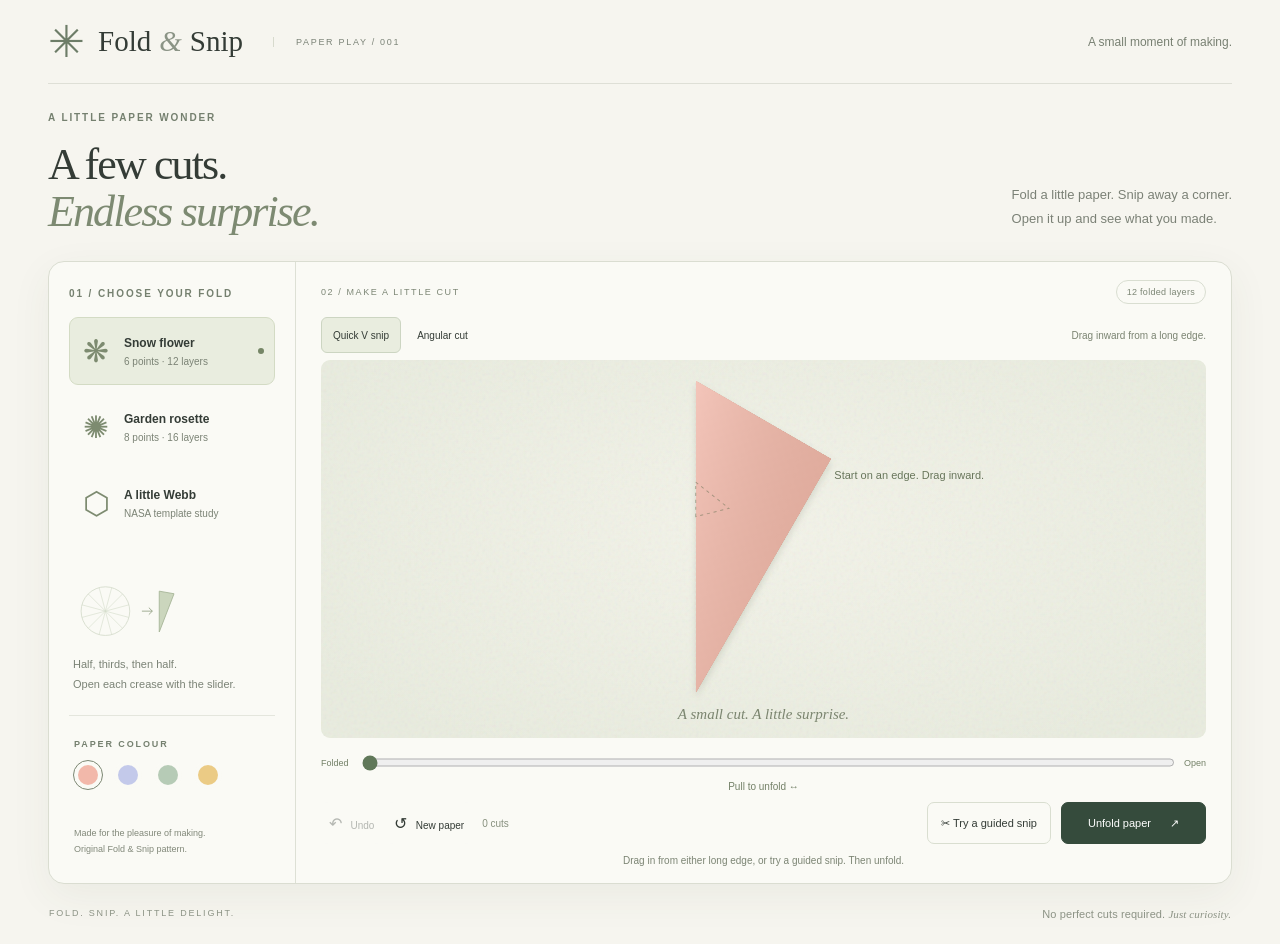
==== index.html @ dfa7fabb "Publish verified Fold & Snip with static Pages workflow" ====
<!doctype html>
<html lang="en"><head><meta charset="utf-8"><meta name="viewport" content="width=device-width,initial-scale=1"><meta name="theme-color" content="#ecebe4"><title>Fold & Snip — a little paper wonder</title><link rel="stylesheet" href="style.css"></head>
<body><main>
<header><a class="brand" href="./" aria-label="Fold and Snip home"><span class="brand-icon">✳</span> Fold <i>&</i> Snip<span class="edition">PAPER PLAY / 001</span></a><span class="daily">A small moment of making.</span></header>
<section class="intro"><div><p class="eyebrow">A LITTLE PAPER WONDER</p><h1>A few cuts.<br><em>Endless surprise.</em></h1></div><p>Fold a little paper. Snip away a corner.<br>Open it up and see what you made.</p></section>
<section class="studio" aria-label="Paper cutting studio">
<aside><p class="eyebrow">01 / CHOOSE YOUR FOLD</p><div class="presets" role="group" aria-label="Folding pattern">
<button class="preset selected" data-preset="snow" aria-pressed="true"><span class="mini">❋</span><span><strong>Snow flower</strong><small>6 points · 12 layers</small></span><span class="dot"></span></button>
<button class="preset" data-preset="rosette" aria-pressed="false"><span class="mini">✺</span><span><strong>Garden rosette</strong><small>8 points · 16 layers</small></span><span class="dot"></span></button>
<button class="preset" data-preset="webb" aria-pressed="false"><span class="mini">⬡</span><span><strong>A little Webb</strong><small>NASA template study</small></span><span class="dot"></span></button></div>
<div class="fold-note"><svg id="foldDiagram" viewBox="0 0 120 76" aria-hidden="true"></svg><p id="foldNote">Half, thirds, then half.<br>Open each crease with the slider.</p></div>
<div class="paper-options"><p class="eyebrow">PAPER COLOUR</p><div role="group" aria-label="Paper colour"><button class="swatch active" data-color="#f2b8aa" style="--swatch:#f2b8aa" aria-label="Peach paper" aria-pressed="true"></button><button class="swatch" data-color="#c3c9ea" style="--swatch:#c3c9ea" aria-label="Lilac paper" aria-pressed="false"></button><button class="swatch" data-color="#b6cbb6" style="--swatch:#b6cbb6" aria-label="Sage paper" aria-pressed="false"></button><button class="swatch" data-color="#ebcb85" style="--swatch:#ebcb85" aria-label="Honey paper" aria-pressed="false"></button></div></div>
<div class="source" id="source">Made for the pleasure of making.<br>Original Fold & Snip pattern.</div></aside>
<div class="workarea"><div class="stage-top"><span id="stageLabel">02 / MAKE A LITTLE CUT</span><span class="layer-tag" id="layerTag">12 layers of possibility</span></div>
<div class="cut-tools" role="group" aria-label="Scissors"><button id="quickMode" aria-pressed="true">Quick V snip</button><button id="angularMode" aria-pressed="false">Angular cut</button><span id="toolHelp">Drag inward from a long edge.</span></div>
<div class="stage" id="stage"><canvas id="paper" tabindex="0" aria-label="Folded paper. Drag from an edge inward to cut a V-shaped notch. Or use the guided snip button." role="img"></canvas><div class="stage-caption" id="caption">One small snip becomes twelve.</div><div class="hint" id="hint">↖ Start on an edge. Drag inward.</div></div>
<div class="fold-control"><span>Folded</span><input type="range" id="foldRange" min="0" max="1000" value="0" step="1" aria-label="Unfold or refold paper" aria-valuetext="Folded, ready to cut"><span>Open</span><output id="foldPhase">Pull to unfold ↔</output></div>
<div class="toolbar"><div class="history"><button id="undo" disabled aria-label="Undo last cut">↶ <span>Undo</span></button><button id="reset" aria-label="Reset current paper">↺ <span>New paper</span></button><span id="cutCount">0 cuts</span></div><div class="draft-actions" hidden><button id="cancelCut">Cancel</button><button id="commitCut">Cut piece ✂</button></div><button id="guided">✂ Try a guided snip</button><button id="reveal" class="primary">Unfold paper <span>↗</span></button></div>
<p id="status" class="status" role="status" aria-live="polite">Drag in from either long edge, or try a guided snip. Then unfold.</p></div></section>
<footer><span>FOLD. SNIP. A LITTLE DELIGHT.</span><span>No perfect cuts required. <i>Just curiosity.</i></span></footer>
</main><script src="webb-data.js"></script><script src="geometry.js"></script><script src="fold-model.js"></script><script src="app.js"></script></body></html>
---- style.css ----
*{box-sizing:border-box} :root{font-family:Inter,ui-sans-serif,-apple-system,BlinkMacSystemFont,"Segoe UI",sans-serif;color:#343c36;background:#f6f5ef;font-synthesis:none}body{margin:0}button,a{-webkit-tap-highlight-color:transparent}button{font:inherit;cursor:pointer;color:inherit}button:focus-visible,a:focus-visible,canvas:focus-visible{outline:3px solid #53695d;outline-offset:4px}button:disabled{opacity:.35;cursor:default}main{max-width:1500px;margin:auto;padding:0 48px}header{height:98px;border-bottom:1px solid #dedfd6;display:flex;align-items:center;justify-content:space-between}.brand{text-decoration:none;color:inherit;font-family:Georgia,serif;font-size:29px;display:flex;align-items:center;gap:8px}.brand i{font-weight:400;color:#8b9486}.brand-icon{font-family:Georgia,serif;font-size:44px;color:#6d7d68;margin-right:5px}.edition{font:9px ui-sans-serif,sans-serif;letter-spacing:1.7px;margin-left:22px;padding-left:22px;border-left:1px solid #d7dacd;color:#7c8478}.daily{font-size:12px;color:#788072}.intro{display:flex;justify-content:space-between;align-items:flex-end;padding:41px 0 33px}.eyebrow{font-size:10px;letter-spacing:1.9px;font-weight:600;margin:0 0 18px;color:#75806f}h1{font-family:Georgia,serif;font-size:49px;font-weight:400;letter-spacing:-1.9px;line-height:1.07;margin:0}h1 em{font-weight:400;color:#7d8a72}.intro>p{font-size:13px;line-height:1.9;margin:0 0 3px;color:#7b8176}.studio{border:1px solid #daddd1;border-radius:16px;display:grid;grid-template-columns:247px 1fr;background:#fafaf5;overflow:hidden;box-shadow:0 12px 40px #3d4c3510}aside{padding:26px 20px;border-right:1px solid #dde0d5;display:flex;flex-direction:column}.presets{display:grid;gap:8px}.preset{border:1px solid transparent;background:transparent;border-radius:9px;min-height:68px;text-align:left;display:flex;align-items:center;padding:9px 10px;gap:12px}.preset.selected{background:#e9eddf;border-color:#d3dbc4}.preset:hover{background:#eef0e7}.mini{font-size:31px;width:32px;text-align:center;color:#7d8b70}.preset strong{font-size:12px;font-weight:600;display:block}.preset small{font-size:10px;color:#7b8375;display:block;margin-top:6px}.dot{margin-left:auto;width:6px;height:6px;border-radius:50%;background:transparent}.selected .dot{background:#758666}.fold-note{margin-top:26px;padding:16px 4px 20px;border-bottom:1px solid #e4e6dd}.fold-note svg{width:110px;height:66px;display:block;margin-bottom:10px}.fold-note p{font-size:11px;color:#7b8376;line-height:1.8;margin:0}.paper-options{padding:23px 5px}.paper-options .eyebrow{font-size:9px;margin-bottom:12px}.paper-options>div{display:flex;gap:12px}.swatch{height:28px;width:28px;border-radius:50%;background:var(--swatch);border:4px solid #fafaf5;outline:1px solid transparent}.swatch.active{outline-color:#7c8773}.swatch:hover{transform:scale(1.1)}.source{font-size:9px;line-height:1.8;color:#818879;margin-top:auto;padding:10px 5px 0}.source a{color:#68775e;text-underline-offset:3px}.workarea{min-width:0;padding:22px 25px 12px}.stage-top{display:flex;justify-content:space-between;align-items:center;font-size:9px;letter-spacing:1.6px;color:#7c8675}.layer-tag{letter-spacing:.3px;border:1px solid #d9ded1;border-radius:20px;padding:6px 10px;font-size:9px}.stage{height:clamp(300px,40vh,405px);position:relative;background:radial-gradient(ellipse at 50% 45%,#f3f3e9,#e9ecdf 85%);border-radius:9px;margin-top:16px;overflow:hidden}.stage:before{content:"";position:absolute;inset:0;pointer-events:none;opacity:.15;background-image:url("data:image/svg+xml,%3Csvg viewBox='0 0 160 160' xmlns='http://www.w3.org/2000/svg'%3E%3Cfilter id='n'%3E%3CfeTurbulence type='fractalNoise' baseFrequency='.7' numOctaves='3' stitchTiles='stitch'/%3E%3C/filter%3E%3Cpath fill='%23fff' filter='url(%23n)' opacity='.55' d='M0 0h160v160H0z'/%3E%3C/svg%3E")}.stage canvas{position:absolute;width:100%;height:100%;touch-action:none;cursor:crosshair}.stage-caption{position:absolute;left:0;right:0;bottom:23px;text-align:center;font-family:Georgia,serif;font-style:italic;font-size:15px;color:#7b856f;pointer-events:none}.hint{position:absolute;font-size:11px;color:#68765b;left:57%;top:24%;pointer-events:none;max-width:125px;line-height:1.7}.toolbar{display:flex;gap:10px;align-items:center;margin-top:18px}.toolbar button{height:42px;border:1px solid #d9ded0;background:#fafaf5;border-radius:7px;padding:0 13px;font-size:11px;white-space:nowrap}.toolbar button:hover:enabled{background:#e9eddf}.toolbar .primary{background:#354b3c;color:#fff;border-color:#354b3c;padding:0 20px;min-width:145px}.toolbar .primary:hover:enabled{background:#48624f}.primary span{margin-left:16px}.history{display:flex;align-items:center;gap:4px;margin-right:auto}.history button{border:0;padding:0 8px;font-size:16px}.history button span{font-size:10px;margin-left:4px}#cutCount{font-size:10px;color:#87907e;margin:0 6px;white-space:nowrap}.status{font-size:10px;color:#7c8574;text-align:center;min-height:16px;margin:11px 0 0}footer{display:flex;justify-content:space-between;font-size:9px;letter-spacing:1.8px;color:#8c9385;padding:24px 1px}footer span+span{letter-spacing:.1px;font-size:11px}footer i{font-family:Georgia,serif}@media(min-width:1500px){.stage{height:clamp(330px,40vh,440px)}}@media(max-width:1050px){main{padding:0 25px}.studio{grid-template-columns:205px 1fr}aside{padding:24px 12px}.workarea{padding:20px 15px 10px}.toolbar{flex-wrap:wrap}.history{flex:1 0 100%}.toolbar #guided{flex:1}.toolbar .primary{flex:1}.stage{height:380px}.intro{padding:30px 0}.edition{display:none}}@media(max-width:650px){main{padding:0 15px}header{height:75px}.brand{font-size:25px}.daily{display:none}.intro{padding:26px 0 24px}.intro>p{display:none}h1{font-size:38px}.intro .eyebrow{font-size:9px;margin-bottom:12px}.studio{display:flex;flex-direction:column}aside{padding:17px 12px 13px;border-right:0;border-bottom:1px solid #dde0d5}.presets{display:flex;gap:5px}.preset{flex:1;min-width:0;display:block;padding:8px 4px;text-align:center;min-height:80px}.preset .mini{font-size:25px;display:block;width:auto;margin-bottom:4px}.preset strong{font-size:10px}.preset small{font-size:8px;margin-top:4px}.dot,.fold-note,.paper-options,.source{display:none}aside>.eyebrow{font-size:8px;margin-bottom:10px}.workarea{padding:15px 10px 8px}.stage{height:365px;margin-top:12px}.stage-top{font-size:8px;letter-spacing:1px}.layer-tag{font-size:8px;padding:5px 7px}.hint{left:59%;font-size:10px}.toolbar{gap:8px;margin-top:10px}.toolbar button{height:44px}.history button{height:44px;padding:0 9px}.stage-caption{font-size:13px;bottom:19px}.status{font-size:9px;line-height:1.6;min-height:28px}footer{font-size:7px;padding:18px 2px;letter-spacing:1px}footer span+span{font-size:9px}body.webb aside .source{display:block;margin-top:8px;padding-top:0;font-size:8px}body.webb aside{padding-bottom:7px}}@media(prefers-reduced-motion:reduce){*{scroll-behavior:auto!important}}

.cut-tools{display:flex;align-items:center;gap:4px;margin-top:13px;min-height:32px}.cut-tools button{border:1px solid transparent;background:none;border-radius:6px;font-size:10px;padding:8px 11px;min-height:36px}.cut-tools button[aria-pressed="true"]{border-color:#ccd5c2;background:#e9eddf}.cut-tools span{font-size:10px;color:#7b8472;margin-left:auto;max-width:260px;text-align:right;line-height:1.5}.cut-tools+.stage{margin-top:7px}.fold-control{display:grid;grid-template-columns:auto 1fr auto;gap:11px;align-items:center;font-size:9px;color:#738067;margin-top:10px}.fold-control input{width:100%;accent-color:#607859;cursor:ew-resize;height:25px;touch-action:none}.fold-control output{grid-column:1/-1;text-align:center;font-size:10px;margin-top:-7px;min-height:12px}.draft-actions{display:flex;gap:5px}.draft-actions[hidden]{display:none}.toolbar .draft-actions #commitCut{background:#a56551;color:#fff;border-color:#a56551}.toolbar:has(.draft-actions:not([hidden])) #guided{display:none}.stage{height:clamp(280px,36vh,390px)}.workarea{padding-top:18px}.hint{left:58%;top:28%;max-width:160px}.stage-caption{bottom:15px}.toolbar{margin-top:9px}@media(min-width:1500px){.stage{height:clamp(300px,36vh,410px)}}@media(max-width:1050px){.cut-tools span{max-width:160px}.stage{height:340px}}@media(max-width:650px){.cut-tools{flex-wrap:wrap;gap:3px;margin-top:9px}.cut-tools button{min-height:44px;padding:8px 11px}.cut-tools span{flex:1 0 100%;max-width:none;text-align:left;font-size:9px;margin:1px 0 3px}.stage{height:330px}.fold-control input{height:34px}.fold-control{margin-top:3px}.toolbar:has(.draft-actions:not([hidden])){justify-content:space-between}.draft-actions{flex:1}.draft-actions button{flex:1}.toolbar .primary{min-width:140px}.hint{font-size:9px;max-width:120px;left:60%;top:23%}}
@media(min-width:651px){header{height:84px}.intro{padding:28px 0 26px}h1{font-size:44px}.stage{height:clamp(330px,42vh,410px)}}

@media(max-width:650px){.fold-control input{height:44px}}
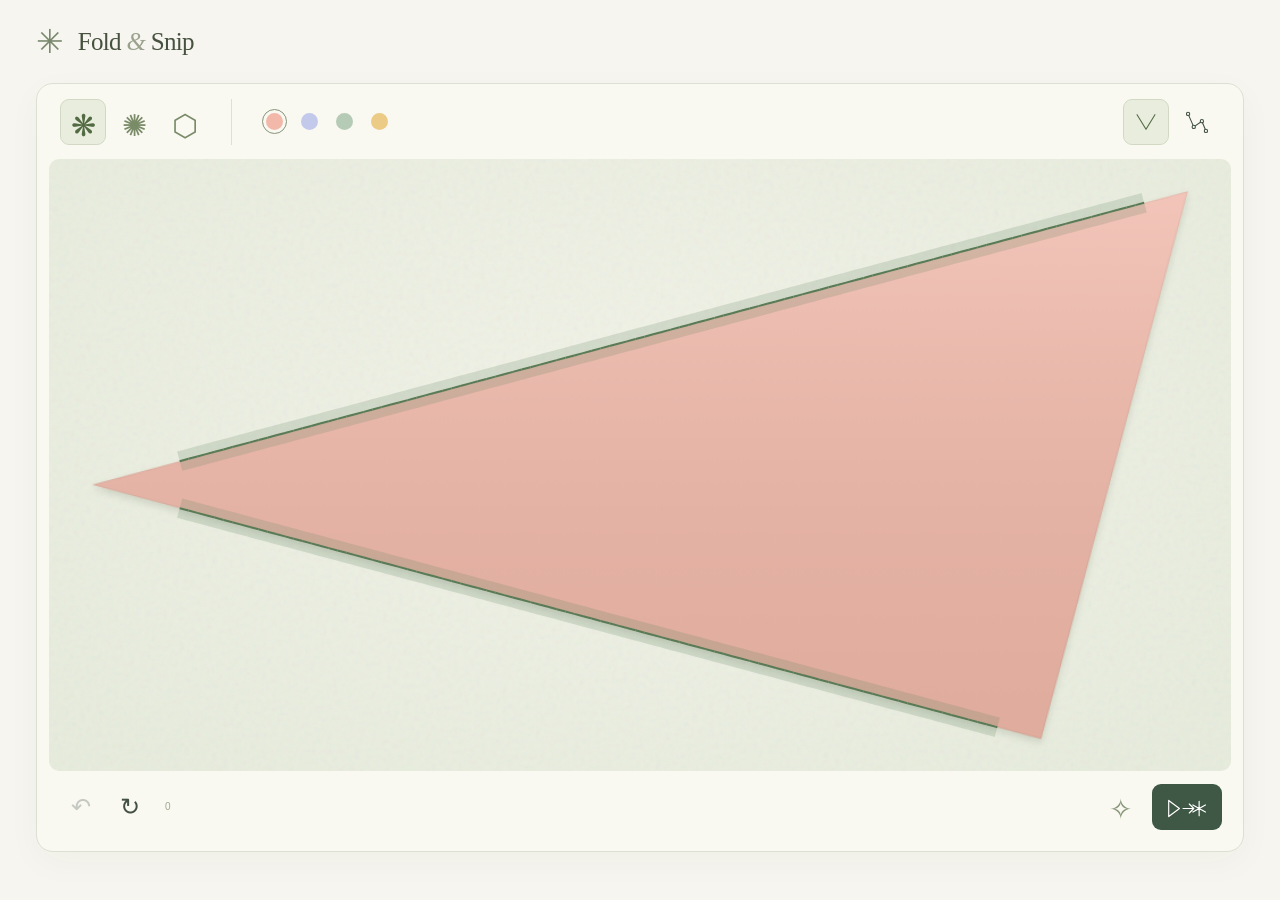
==== commit d0d5e47f: "Restore simple reveal and make angular cuts discoverable" ====
--- a/index.html
+++ b/index.html
@@ -1,21 +1,8 @@
-<!doctype html>
-<html lang="en"><head><meta charset="utf-8"><meta name="viewport" content="width=device-width,initial-scale=1"><meta name="theme-color" content="#ecebe4"><title>Fold & Snip — a little paper wonder</title><link rel="stylesheet" href="style.css"></head>
-<body><main>
-<header><a class="brand" href="./" aria-label="Fold and Snip home"><span class="brand-icon">✳</span> Fold <i>&</i> Snip<span class="edition">PAPER PLAY / 001</span></a><span class="daily">A small moment of making.</span></header>
-<section class="intro"><div><p class="eyebrow">A LITTLE PAPER WONDER</p><h1>A few cuts.<br><em>Endless surprise.</em></h1></div><p>Fold a little paper. Snip away a corner.<br>Open it up and see what you made.</p></section>
-<section class="studio" aria-label="Paper cutting studio">
-<aside><p class="eyebrow">01 / CHOOSE YOUR FOLD</p><div class="presets" role="group" aria-label="Folding pattern">
-<button class="preset selected" data-preset="snow" aria-pressed="true"><span class="mini">❋</span><span><strong>Snow flower</strong><small>6 points · 12 layers</small></span><span class="dot"></span></button>
-<button class="preset" data-preset="rosette" aria-pressed="false"><span class="mini">✺</span><span><strong>Garden rosette</strong><small>8 points · 16 layers</small></span><span class="dot"></span></button>
-<button class="preset" data-preset="webb" aria-pressed="false"><span class="mini">⬡</span><span><strong>A little Webb</strong><small>NASA template study</small></span><span class="dot"></span></button></div>
-<div class="fold-note"><svg id="foldDiagram" viewBox="0 0 120 76" aria-hidden="true"></svg><p id="foldNote">Half, thirds, then half.<br>Open each crease with the slider.</p></div>
-<div class="paper-options"><p class="eyebrow">PAPER COLOUR</p><div role="group" aria-label="Paper colour"><button class="swatch active" data-color="#f2b8aa" style="--swatch:#f2b8aa" aria-label="Peach paper" aria-pressed="true"></button><button class="swatch" data-color="#c3c9ea" style="--swatch:#c3c9ea" aria-label="Lilac paper" aria-pressed="false"></button><button class="swatch" data-color="#b6cbb6" style="--swatch:#b6cbb6" aria-label="Sage paper" aria-pressed="false"></button><button class="swatch" data-color="#ebcb85" style="--swatch:#ebcb85" aria-label="Honey paper" aria-pressed="false"></button></div></div>
-<div class="source" id="source">Made for the pleasure of making.<br>Original Fold & Snip pattern.</div></aside>
-<div class="workarea"><div class="stage-top"><span id="stageLabel">02 / MAKE A LITTLE CUT</span><span class="layer-tag" id="layerTag">12 layers of possibility</span></div>
-<div class="cut-tools" role="group" aria-label="Scissors"><button id="quickMode" aria-pressed="true">Quick V snip</button><button id="angularMode" aria-pressed="false">Angular cut</button><span id="toolHelp">Drag inward from a long edge.</span></div>
-<div class="stage" id="stage"><canvas id="paper" tabindex="0" aria-label="Folded paper. Drag from an edge inward to cut a V-shaped notch. Or use the guided snip button." role="img"></canvas><div class="stage-caption" id="caption">One small snip becomes twelve.</div><div class="hint" id="hint">↖ Start on an edge. Drag inward.</div></div>
-<div class="fold-control"><span>Folded</span><input type="range" id="foldRange" min="0" max="1000" value="0" step="1" aria-label="Unfold or refold paper" aria-valuetext="Folded, ready to cut"><span>Open</span><output id="foldPhase">Pull to unfold ↔</output></div>
-<div class="toolbar"><div class="history"><button id="undo" disabled aria-label="Undo last cut">↶ <span>Undo</span></button><button id="reset" aria-label="Reset current paper">↺ <span>New paper</span></button><span id="cutCount">0 cuts</span></div><div class="draft-actions" hidden><button id="cancelCut">Cancel</button><button id="commitCut">Cut piece ✂</button></div><button id="guided">✂ Try a guided snip</button><button id="reveal" class="primary">Unfold paper <span>↗</span></button></div>
-<p id="status" class="status" role="status" aria-live="polite">Drag in from either long edge, or try a guided snip. Then unfold.</p></div></section>
-<footer><span>FOLD. SNIP. A LITTLE DELIGHT.</span><span>No perfect cuts required. <i>Just curiosity.</i></span></footer>
-</main><script src="webb-data.js"></script><script src="geometry.js"></script><script src="fold-model.js"></script><script src="app.js"></script></body></html>
+<!doctype html><html lang="en"><head><meta charset="utf-8"><meta name="viewport" content="width=device-width,initial-scale=1"><meta name="theme-color" content="#eeeee5"><title>Fold & Snip</title><link rel="stylesheet" href="style.css"></head><body><main>
+<header><a class="brand" href="./" aria-label="Fold and Snip home"><span>✳</span> Fold <i>&</i> Snip</a></header>
+<section class="studio" aria-label="Paper cutting studio"><div class="topbar"><div class="presets" role="group" aria-label="Folding pattern"><button class="preset selected" data-preset="snow" aria-pressed="true" aria-label="Snow flower, six points" title="Snow flower · six points">❋</button><button class="preset" data-preset="rosette" aria-pressed="false" aria-label="Garden rosette, eight points" title="Garden rosette · eight points">✺</button><button class="preset" data-preset="webb" aria-pressed="false" aria-label="A little Webb, NASA template study" title="A little Webb · NASA template study">⬡</button></div>
+<div class="paper-options" role="group" aria-label="Paper colour"><button class="swatch active" data-color="#f2b8aa" style="--swatch:#f2b8aa" aria-label="Peach paper" aria-pressed="true" title="Peach"></button><button class="swatch" data-color="#c3c9ea" style="--swatch:#c3c9ea" aria-label="Lilac paper" aria-pressed="false" title="Lilac"></button><button class="swatch" data-color="#b6cbb6" style="--swatch:#b6cbb6" aria-label="Sage paper" aria-pressed="false" title="Sage"></button><button class="swatch" data-color="#ebcb85" style="--swatch:#ebcb85" aria-label="Honey paper" aria-pressed="false" title="Honey"></button></div>
+<div class="cut-tools" role="group" aria-label="Scissors"><button id="quickMode" aria-label="Quick V snip" title="Quick V snip · drag inward from a green edge" aria-pressed="true"><svg viewBox="0 0 32 32" aria-hidden="true"><path d="M5 7 16 25 27 7"/></svg></button><button id="angularMode" aria-label="Angular cut" title="Angular cut · green edge, corners, green edge" aria-pressed="false"><svg viewBox="0 0 32 32" aria-hidden="true"><path d="M5 6 12 22 22 15 27 27"/><circle cx="5" cy="6" r="2"/><circle cx="12" cy="22" r="2"/><circle cx="22" cy="15" r="2"/><circle cx="27" cy="27" r="2"/></svg></button></div><div id="source" class="source"></div></div>
+<div class="workarea"><div class="stage" id="stage"><canvas id="paper" tabindex="0" role="img" aria-label="Folded paper. Drag inward from a green edge to snip."></canvas><div id="canvasMessage" class="sr-only" aria-hidden="true"></div></div>
+<div class="toolbar"><div class="history"><button id="undo" disabled aria-label="Undo last cut" title="Undo">↶</button><button id="reset" aria-label="Reset current paper" title="New paper">↻</button><span id="cutCount" aria-label="0 cuts">0</span></div><div class="draft-actions" hidden><button id="backPoint" aria-label="Back one point" title="Back one point">↶·</button><button id="cancelCut" aria-label="Cancel cut" title="Cancel">×</button><button id="commitCut" aria-label="Cut piece" title="Cut piece">✂</button></div><button id="guided" aria-label="Try a guided snip" title="Try a guided snip">✧</button><button id="reveal" class="primary" aria-label="Reveal pattern" title="Reveal pattern"><svg viewBox="0 0 48 32" aria-hidden="true"><path d="M3 25 3 7l12 9-12 9M19 16h12m-5-5 5 5-5 5M37 8v16m-7-12 14 8m-14 0 14-8"/></svg></button></div>
+<p id="status" class="sr-only" role="status" aria-live="polite"></p></div></section></main><script src="webb-data.js"></script><script src="geometry.js"></script><script src="fold-model.js"></script><script src="app.js"></script></body></html>
--- a/style.css
+++ b/style.css
@@ -1,6 +1 @@
-*{box-sizing:border-box} :root{font-family:Inter,ui-sans-serif,-apple-system,BlinkMacSystemFont,"Segoe UI",sans-serif;color:#343c36;background:#f6f5ef;font-synthesis:none}body{margin:0}button,a{-webkit-tap-highlight-color:transparent}button{font:inherit;cursor:pointer;color:inherit}button:focus-visible,a:focus-visible,canvas:focus-visible{outline:3px solid #53695d;outline-offset:4px}button:disabled{opacity:.35;cursor:default}main{max-width:1500px;margin:auto;padding:0 48px}header{height:98px;border-bottom:1px solid #dedfd6;display:flex;align-items:center;justify-content:space-between}.brand{text-decoration:none;color:inherit;font-family:Georgia,serif;font-size:29px;display:flex;align-items:center;gap:8px}.brand i{font-weight:400;color:#8b9486}.brand-icon{font-family:Georgia,serif;font-size:44px;color:#6d7d68;margin-right:5px}.edition{font:9px ui-sans-serif,sans-serif;letter-spacing:1.7px;margin-left:22px;padding-left:22px;border-left:1px solid #d7dacd;color:#7c8478}.daily{font-size:12px;color:#788072}.intro{display:flex;justify-content:space-between;align-items:flex-end;padding:41px 0 33px}.eyebrow{font-size:10px;letter-spacing:1.9px;font-weight:600;margin:0 0 18px;color:#75806f}h1{font-family:Georgia,serif;font-size:49px;font-weight:400;letter-spacing:-1.9px;line-height:1.07;margin:0}h1 em{font-weight:400;color:#7d8a72}.intro>p{font-size:13px;line-height:1.9;margin:0 0 3px;color:#7b8176}.studio{border:1px solid #daddd1;border-radius:16px;display:grid;grid-template-columns:247px 1fr;background:#fafaf5;overflow:hidden;box-shadow:0 12px 40px #3d4c3510}aside{padding:26px 20px;border-right:1px solid #dde0d5;display:flex;flex-direction:column}.presets{display:grid;gap:8px}.preset{border:1px solid transparent;background:transparent;border-radius:9px;min-height:68px;text-align:left;display:flex;align-items:center;padding:9px 10px;gap:12px}.preset.selected{background:#e9eddf;border-color:#d3dbc4}.preset:hover{background:#eef0e7}.mini{font-size:31px;width:32px;text-align:center;color:#7d8b70}.preset strong{font-size:12px;font-weight:600;display:block}.preset small{font-size:10px;color:#7b8375;display:block;margin-top:6px}.dot{margin-left:auto;width:6px;height:6px;border-radius:50%;background:transparent}.selected .dot{background:#758666}.fold-note{margin-top:26px;padding:16px 4px 20px;border-bottom:1px solid #e4e6dd}.fold-note svg{width:110px;height:66px;display:block;margin-bottom:10px}.fold-note p{font-size:11px;color:#7b8376;line-height:1.8;margin:0}.paper-options{padding:23px 5px}.paper-options .eyebrow{font-size:9px;margin-bottom:12px}.paper-options>div{display:flex;gap:12px}.swatch{height:28px;width:28px;border-radius:50%;background:var(--swatch);border:4px solid #fafaf5;outline:1px solid transparent}.swatch.active{outline-color:#7c8773}.swatch:hover{transform:scale(1.1)}.source{font-size:9px;line-height:1.8;color:#818879;margin-top:auto;padding:10px 5px 0}.source a{color:#68775e;text-underline-offset:3px}.workarea{min-width:0;padding:22px 25px 12px}.stage-top{display:flex;justify-content:space-between;align-items:center;font-size:9px;letter-spacing:1.6px;color:#7c8675}.layer-tag{letter-spacing:.3px;border:1px solid #d9ded1;border-radius:20px;padding:6px 10px;font-size:9px}.stage{height:clamp(300px,40vh,405px);position:relative;background:radial-gradient(ellipse at 50% 45%,#f3f3e9,#e9ecdf 85%);border-radius:9px;margin-top:16px;overflow:hidden}.stage:before{content:"";position:absolute;inset:0;pointer-events:none;opacity:.15;background-image:url("data:image/svg+xml,%3Csvg viewBox='0 0 160 160' xmlns='http://www.w3.org/2000/svg'%3E%3Cfilter id='n'%3E%3CfeTurbulence type='fractalNoise' baseFrequency='.7' numOctaves='3' stitchTiles='stitch'/%3E%3C/filter%3E%3Cpath fill='%23fff' filter='url(%23n)' opacity='.55' d='M0 0h160v160H0z'/%3E%3C/svg%3E")}.stage canvas{position:absolute;width:100%;height:100%;touch-action:none;cursor:crosshair}.stage-caption{position:absolute;left:0;right:0;bottom:23px;text-align:center;font-family:Georgia,serif;font-style:italic;font-size:15px;color:#7b856f;pointer-events:none}.hint{position:absolute;font-size:11px;color:#68765b;left:57%;top:24%;pointer-events:none;max-width:125px;line-height:1.7}.toolbar{display:flex;gap:10px;align-items:center;margin-top:18px}.toolbar button{height:42px;border:1px solid #d9ded0;background:#fafaf5;border-radius:7px;padding:0 13px;font-size:11px;white-space:nowrap}.toolbar button:hover:enabled{background:#e9eddf}.toolbar .primary{background:#354b3c;color:#fff;border-color:#354b3c;padding:0 20px;min-width:145px}.toolbar .primary:hover:enabled{background:#48624f}.primary span{margin-left:16px}.history{display:flex;align-items:center;gap:4px;margin-right:auto}.history button{border:0;padding:0 8px;font-size:16px}.history button span{font-size:10px;margin-left:4px}#cutCount{font-size:10px;color:#87907e;margin:0 6px;white-space:nowrap}.status{font-size:10px;color:#7c8574;text-align:center;min-height:16px;margin:11px 0 0}footer{display:flex;justify-content:space-between;font-size:9px;letter-spacing:1.8px;color:#8c9385;padding:24px 1px}footer span+span{letter-spacing:.1px;font-size:11px}footer i{font-family:Georgia,serif}@media(min-width:1500px){.stage{height:clamp(330px,40vh,440px)}}@media(max-width:1050px){main{padding:0 25px}.studio{grid-template-columns:205px 1fr}aside{padding:24px 12px}.workarea{padding:20px 15px 10px}.toolbar{flex-wrap:wrap}.history{flex:1 0 100%}.toolbar #guided{flex:1}.toolbar .primary{flex:1}.stage{height:380px}.intro{padding:30px 0}.edition{display:none}}@media(max-width:650px){main{padding:0 15px}header{height:75px}.brand{font-size:25px}.daily{display:none}.intro{padding:26px 0 24px}.intro>p{display:none}h1{font-size:38px}.intro .eyebrow{font-size:9px;margin-bottom:12px}.studio{display:flex;flex-direction:column}aside{padding:17px 12px 13px;border-right:0;border-bottom:1px solid #dde0d5}.presets{display:flex;gap:5px}.preset{flex:1;min-width:0;display:block;padding:8px 4px;text-align:center;min-height:80px}.preset .mini{font-size:25px;display:block;width:auto;margin-bottom:4px}.preset strong{font-size:10px}.preset small{font-size:8px;margin-top:4px}.dot,.fold-note,.paper-options,.source{display:none}aside>.eyebrow{font-size:8px;margin-bottom:10px}.workarea{padding:15px 10px 8px}.stage{height:365px;margin-top:12px}.stage-top{font-size:8px;letter-spacing:1px}.layer-tag{font-size:8px;padding:5px 7px}.hint{left:59%;font-size:10px}.toolbar{gap:8px;margin-top:10px}.toolbar button{height:44px}.history button{height:44px;padding:0 9px}.stage-caption{font-size:13px;bottom:19px}.status{font-size:9px;line-height:1.6;min-height:28px}footer{font-size:7px;padding:18px 2px;letter-spacing:1px}footer span+span{font-size:9px}body.webb aside .source{display:block;margin-top:8px;padding-top:0;font-size:8px}body.webb aside{padding-bottom:7px}}@media(prefers-reduced-motion:reduce){*{scroll-behavior:auto!important}}
-
-.cut-tools{display:flex;align-items:center;gap:4px;margin-top:13px;min-height:32px}.cut-tools button{border:1px solid transparent;background:none;border-radius:6px;font-size:10px;padding:8px 11px;min-height:36px}.cut-tools button[aria-pressed="true"]{border-color:#ccd5c2;background:#e9eddf}.cut-tools span{font-size:10px;color:#7b8472;margin-left:auto;max-width:260px;text-align:right;line-height:1.5}.cut-tools+.stage{margin-top:7px}.fold-control{display:grid;grid-template-columns:auto 1fr auto;gap:11px;align-items:center;font-size:9px;color:#738067;margin-top:10px}.fold-control input{width:100%;accent-color:#607859;cursor:ew-resize;height:25px;touch-action:none}.fold-control output{grid-column:1/-1;text-align:center;font-size:10px;margin-top:-7px;min-height:12px}.draft-actions{display:flex;gap:5px}.draft-actions[hidden]{display:none}.toolbar .draft-actions #commitCut{background:#a56551;color:#fff;border-color:#a56551}.toolbar:has(.draft-actions:not([hidden])) #guided{display:none}.stage{height:clamp(280px,36vh,390px)}.workarea{padding-top:18px}.hint{left:58%;top:28%;max-width:160px}.stage-caption{bottom:15px}.toolbar{margin-top:9px}@media(min-width:1500px){.stage{height:clamp(300px,36vh,410px)}}@media(max-width:1050px){.cut-tools span{max-width:160px}.stage{height:340px}}@media(max-width:650px){.cut-tools{flex-wrap:wrap;gap:3px;margin-top:9px}.cut-tools button{min-height:44px;padding:8px 11px}.cut-tools span{flex:1 0 100%;max-width:none;text-align:left;font-size:9px;margin:1px 0 3px}.stage{height:330px}.fold-control input{height:34px}.fold-control{margin-top:3px}.toolbar:has(.draft-actions:not([hidden])){justify-content:space-between}.draft-actions{flex:1}.draft-actions button{flex:1}.toolbar .primary{min-width:140px}.hint{font-size:9px;max-width:120px;left:60%;top:23%}}
-@media(min-width:651px){header{height:84px}.intro{padding:28px 0 26px}h1{font-size:44px}.stage{height:clamp(330px,42vh,410px)}}
-
-@media(max-width:650px){.fold-control input{height:44px}}
+*{box-sizing:border-box}:root{font-family:Inter,ui-sans-serif,-apple-system,BlinkMacSystemFont,"Segoe UI",sans-serif;color:#435044;background:#f6f5ef;font-synthesis:none}body{margin:0}button,a{-webkit-tap-highlight-color:transparent}button{font:inherit;color:inherit;cursor:pointer}button:disabled{opacity:.28;cursor:default}button:focus-visible,a:focus-visible,canvas:focus-visible{outline:2px solid #667e5e;outline-offset:4px}main{max-width:1460px;margin:auto;padding:0 36px 24px}header{height:83px;display:flex;align-items:center}.brand{font-family:Georgia,serif;color:#46513f;text-decoration:none;font-size:25px;letter-spacing:-.7px}.brand>span{display:inline-block;color:#7a896d;font-size:33px;vertical-align:-3px;margin-right:9px}.brand i{font-weight:400;color:#9aa18c}.studio{background:#f9f9f2;border:1px solid #dce0d3;border-radius:17px;overflow:hidden;box-shadow:0 10px 35px #34452209}.topbar{height:75px;display:flex;gap:25px;align-items:center;padding:0 23px}.presets,.cut-tools,.paper-options{display:flex;align-items:center;gap:5px}.presets{padding-right:23px;border-right:1px solid #dde1d5}.topbar button,.toolbar button{display:grid;place-items:center;background:transparent;border:1px solid transparent;border-radius:9px;height:46px;width:46px;padding:8px;transition:background .15s}.topbar button:hover:enabled,.toolbar button:hover:enabled{background:#e8ecdf}.preset{font-size:30px;color:#7a8b68}.topbar button.selected,.cut-tools button[aria-pressed="true"]{background:#e9eddd;border-color:#d1d9c4;color:#536b43}.paper-options{gap:1px}.topbar .swatch{width:34px;padding:0;position:relative}.swatch:before{content:"";width:17px;height:17px;border-radius:50%;background:var(--swatch);border:3px solid #f9f9f2;box-sizing:content-box;border:3px solid #f9f9f2}.swatch.active:before{outline:1px solid #88947b}.cut-tools{margin-left:auto}.cut-tools svg{height:26px;width:26px;fill:none;stroke:currentColor;stroke-width:1.35;stroke-linecap:round;stroke-linejoin:round}.cut-tools circle{fill:#f9f9f2}.source{font-size:9px}.source:empty{display:none}.source a{color:#879579;text-decoration:none;text-underline-offset:3px}.source a:hover{text-decoration:underline}.workarea{padding:0 12px 9px}.stage{position:relative;height:clamp(430px,68vh,760px);border-radius:10px;overflow:hidden;background:radial-gradient(ellipse at 50% 40%,#f1f2e7,#e7ecdd 90%)}.stage:before{content:"";position:absolute;inset:0;pointer-events:none;opacity:.13;background-image:url("data:image/svg+xml,%3Csvg viewBox='0 0 160 160' xmlns='http://www.w3.org/2000/svg'%3E%3Cfilter id='n'%3E%3CfeTurbulence type='fractalNoise' baseFrequency='.7' numOctaves='3' stitchTiles='stitch'/%3E%3C/filter%3E%3Cpath fill='%23fff' filter='url(%23n)' opacity='.55' d='M0 0h160v160H0z'/%3E%3C/svg%3E")}.stage canvas{position:absolute;width:100%;height:100%;touch-action:none;cursor:crosshair}.toolbar{height:71px;display:flex;align-items:center;gap:9px;padding:0 9px}.history{display:flex;align-items:center;gap:3px;margin-right:auto}.history button{font-size:24px}.history span{font-size:10px;color:#a0a892;margin:0 9px}.draft-actions{display:flex;align-items:center;gap:5px;padding-left:10px;border-left:1px solid #dde1d5}.draft-actions[hidden]{display:none}.draft-actions button{font-size:24px}.toolbar #commitCut{background:#b9816b;color:#fff;font-size:24px;width:57px}.toolbar #commitCut:hover:enabled{background:#a46c56}.toolbar #guided{font-size:28px;color:#879577}.toolbar:has(.draft-actions:not([hidden])) #guided{display:none}.toolbar .primary{background:#3f5845;color:#fff;width:70px}.toolbar .primary:hover:enabled{background:#526c51}.primary svg{width:43px;height:31px;fill:none;stroke:currentColor;stroke-width:1.3;stroke-linecap:round;stroke-linejoin:round}.sr-only{position:absolute!important;width:1px!important;height:1px!important;padding:0!important;margin:-1px!important;overflow:hidden!important;clip:rect(0,0,0,0)!important;white-space:nowrap!important;border:0!important}@media(max-width:650px){main{padding:0 11px 12px}header{height:61px}.brand{font-size:23px}.brand>span{font-size:30px}.studio{border-radius:13px}.topbar{height:68px;padding:0 9px;gap:7px;flex-wrap:wrap}.presets{gap:1px;padding-right:7px}.topbar button{width:44px;height:44px}.preset{font-size:28px}.paper-options{display:none}.cut-tools{gap:2px}.source{position:absolute;right:24px;top:44px;font-size:8px}.workarea{padding:0 7px 4px}.stage{height:clamp(410px,68vh,670px)}.toolbar{height:67px;padding:0 1px;gap:5px}.toolbar button{width:44px;height:46px}.history{gap:0}.history span{margin:0 3px}.draft-actions{gap:1px;padding-left:3px}.draft-actions button{width:44px;font-size:21px}.toolbar #commitCut{width:48px}.toolbar .primary{width:58px}.toolbar:has(.draft-actions:not([hidden])) .history span{display:none}.primary svg{width:39px}.toolbar:has(.draft-actions:not([hidden])) .primary{display:none}}@media(prefers-reduced-motion:reduce){*{transition:none!important}}
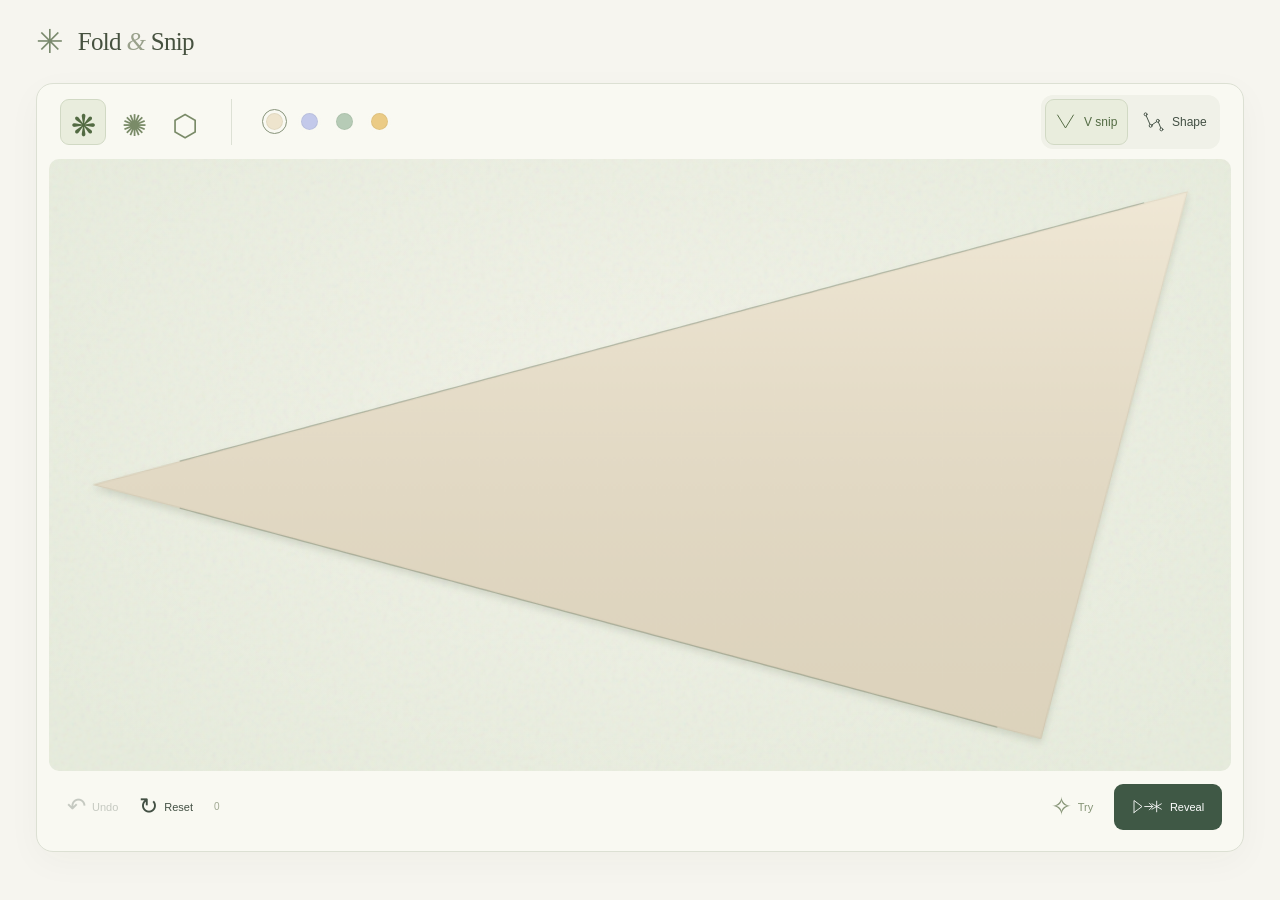
==== commit bcd0a063: "Refine paper palette, cut preview, and labeled controls" ====
--- a/index.html
+++ b/index.html
@@ -1,8 +1,8 @@
 <!doctype html><html lang="en"><head><meta charset="utf-8"><meta name="viewport" content="width=device-width,initial-scale=1"><meta name="theme-color" content="#eeeee5"><title>Fold & Snip</title><link rel="stylesheet" href="style.css"></head><body><main>
 <header><a class="brand" href="./" aria-label="Fold and Snip home"><span>✳</span> Fold <i>&</i> Snip</a></header>
 <section class="studio" aria-label="Paper cutting studio"><div class="topbar"><div class="presets" role="group" aria-label="Folding pattern"><button class="preset selected" data-preset="snow" aria-pressed="true" aria-label="Snow flower, six points" title="Snow flower · six points">❋</button><button class="preset" data-preset="rosette" aria-pressed="false" aria-label="Garden rosette, eight points" title="Garden rosette · eight points">✺</button><button class="preset" data-preset="webb" aria-pressed="false" aria-label="A little Webb, NASA template study" title="A little Webb · NASA template study">⬡</button></div>
-<div class="paper-options" role="group" aria-label="Paper colour"><button class="swatch active" data-color="#f2b8aa" style="--swatch:#f2b8aa" aria-label="Peach paper" aria-pressed="true" title="Peach"></button><button class="swatch" data-color="#c3c9ea" style="--swatch:#c3c9ea" aria-label="Lilac paper" aria-pressed="false" title="Lilac"></button><button class="swatch" data-color="#b6cbb6" style="--swatch:#b6cbb6" aria-label="Sage paper" aria-pressed="false" title="Sage"></button><button class="swatch" data-color="#ebcb85" style="--swatch:#ebcb85" aria-label="Honey paper" aria-pressed="false" title="Honey"></button></div>
-<div class="cut-tools" role="group" aria-label="Scissors"><button id="quickMode" aria-label="Quick V snip" title="Quick V snip · drag inward from a green edge" aria-pressed="true"><svg viewBox="0 0 32 32" aria-hidden="true"><path d="M5 7 16 25 27 7"/></svg></button><button id="angularMode" aria-label="Angular cut" title="Angular cut · green edge, corners, green edge" aria-pressed="false"><svg viewBox="0 0 32 32" aria-hidden="true"><path d="M5 6 12 22 22 15 27 27"/><circle cx="5" cy="6" r="2"/><circle cx="12" cy="22" r="2"/><circle cx="22" cy="15" r="2"/><circle cx="27" cy="27" r="2"/></svg></button></div><div id="source" class="source"></div></div>
-<div class="workarea"><div class="stage" id="stage"><canvas id="paper" tabindex="0" role="img" aria-label="Folded paper. Drag inward from a green edge to snip."></canvas><div id="canvasMessage" class="sr-only" aria-hidden="true"></div></div>
-<div class="toolbar"><div class="history"><button id="undo" disabled aria-label="Undo last cut" title="Undo">↶</button><button id="reset" aria-label="Reset current paper" title="New paper">↻</button><span id="cutCount" aria-label="0 cuts">0</span></div><div class="draft-actions" hidden><button id="backPoint" aria-label="Back one point" title="Back one point">↶·</button><button id="cancelCut" aria-label="Cancel cut" title="Cancel">×</button><button id="commitCut" aria-label="Cut piece" title="Cut piece">✂</button></div><button id="guided" aria-label="Try a guided snip" title="Try a guided snip">✧</button><button id="reveal" class="primary" aria-label="Reveal pattern" title="Reveal pattern"><svg viewBox="0 0 48 32" aria-hidden="true"><path d="M3 25 3 7l12 9-12 9M19 16h12m-5-5 5 5-5 5M37 8v16m-7-12 14 8m-14 0 14-8"/></svg></button></div>
+<div class="paper-options" role="group" aria-label="Paper colour"><button class="swatch active" data-color="#eee4cd" style="--swatch:#eee4cd" aria-label="Ivory paper" aria-pressed="true" title="Ivory"></button><button class="swatch" data-color="#c3c9ea" style="--swatch:#c3c9ea" aria-label="Lilac paper" aria-pressed="false" title="Lilac"></button><button class="swatch" data-color="#b6cbb6" style="--swatch:#b6cbb6" aria-label="Sage paper" aria-pressed="false" title="Sage"></button><button class="swatch" data-color="#ebcb85" style="--swatch:#ebcb85" aria-label="Honey paper" aria-pressed="false" title="Honey"></button></div>
+<div class="cut-tools" role="group" aria-label="Scissors"><button id="quickMode" aria-label="Quick V snip" title="Quick V snip · drag inward from a marked edge" aria-pressed="true"><svg viewBox="0 0 32 32" aria-hidden="true"><path d="M5 7 16 25 27 7"/></svg><span>V snip</span></button><button id="angularMode" aria-label="Angular cut" title="Angular cut · marked edge, corners, marked edge" aria-pressed="false"><svg viewBox="0 0 32 32" aria-hidden="true"><path d="M5 6 12 22 22 15 27 27"/><circle cx="5" cy="6" r="2"/><circle cx="12" cy="22" r="2"/><circle cx="22" cy="15" r="2"/><circle cx="27" cy="27" r="2"/></svg><span>Shape</span></button></div><div id="source" class="source"></div></div>
+<div class="workarea"><div class="stage" id="stage"><canvas id="paper" tabindex="0" role="img" aria-label="Folded paper. Drag inward from a marked edge to snip."></canvas><div id="canvasMessage" class="sr-only" aria-hidden="true"></div></div>
+<div class="toolbar"><div class="history"><button id="undo" disabled aria-label="Undo last cut" title="Undo">↶<span>Undo</span></button><button id="reset" aria-label="Reset current paper" title="New paper">↻<span>Reset</span></button><span id="cutCount" aria-label="0 cuts">0</span></div><div class="draft-actions" hidden><button id="backPoint" aria-label="Back one point" title="Back one point">↶<span>Point</span></button><button id="cancelCut" aria-label="Cancel cut" title="Cancel">×<span>Cancel</span></button><button id="commitCut" aria-label="Cut piece" title="Cut piece">✂<span>Cut</span></button></div><button id="guided" aria-label="Try a guided snip" title="Try a guided snip">✧<span>Try</span></button><button id="reveal" class="primary" aria-label="Reveal pattern" title="Reveal pattern"><svg viewBox="0 0 48 32" aria-hidden="true"><path d="M3 25 3 7l12 9-12 9M19 16h12m-5-5 5 5-5 5M37 8v16m-7-12 14 8m-14 0 14-8"/></svg><span class="action-label">Reveal</span></button></div>
 <p id="status" class="sr-only" role="status" aria-live="polite"></p></div></section></main><script src="webb-data.js"></script><script src="geometry.js"></script><script src="fold-model.js"></script><script src="app.js"></script></body></html>
--- a/style.css
+++ b/style.css
@@ -1 +1,7 @@
-*{box-sizing:border-box}:root{font-family:Inter,ui-sans-serif,-apple-system,BlinkMacSystemFont,"Segoe UI",sans-serif;color:#435044;background:#f6f5ef;font-synthesis:none}body{margin:0}button,a{-webkit-tap-highlight-color:transparent}button{font:inherit;color:inherit;cursor:pointer}button:disabled{opacity:.28;cursor:default}button:focus-visible,a:focus-visible,canvas:focus-visible{outline:2px solid #667e5e;outline-offset:4px}main{max-width:1460px;margin:auto;padding:0 36px 24px}header{height:83px;display:flex;align-items:center}.brand{font-family:Georgia,serif;color:#46513f;text-decoration:none;font-size:25px;letter-spacing:-.7px}.brand>span{display:inline-block;color:#7a896d;font-size:33px;vertical-align:-3px;margin-right:9px}.brand i{font-weight:400;color:#9aa18c}.studio{background:#f9f9f2;border:1px solid #dce0d3;border-radius:17px;overflow:hidden;box-shadow:0 10px 35px #34452209}.topbar{height:75px;display:flex;gap:25px;align-items:center;padding:0 23px}.presets,.cut-tools,.paper-options{display:flex;align-items:center;gap:5px}.presets{padding-right:23px;border-right:1px solid #dde1d5}.topbar button,.toolbar button{display:grid;place-items:center;background:transparent;border:1px solid transparent;border-radius:9px;height:46px;width:46px;padding:8px;transition:background .15s}.topbar button:hover:enabled,.toolbar button:hover:enabled{background:#e8ecdf}.preset{font-size:30px;color:#7a8b68}.topbar button.selected,.cut-tools button[aria-pressed="true"]{background:#e9eddd;border-color:#d1d9c4;color:#536b43}.paper-options{gap:1px}.topbar .swatch{width:34px;padding:0;position:relative}.swatch:before{content:"";width:17px;height:17px;border-radius:50%;background:var(--swatch);border:3px solid #f9f9f2;box-sizing:content-box;border:3px solid #f9f9f2}.swatch.active:before{outline:1px solid #88947b}.cut-tools{margin-left:auto}.cut-tools svg{height:26px;width:26px;fill:none;stroke:currentColor;stroke-width:1.35;stroke-linecap:round;stroke-linejoin:round}.cut-tools circle{fill:#f9f9f2}.source{font-size:9px}.source:empty{display:none}.source a{color:#879579;text-decoration:none;text-underline-offset:3px}.source a:hover{text-decoration:underline}.workarea{padding:0 12px 9px}.stage{position:relative;height:clamp(430px,68vh,760px);border-radius:10px;overflow:hidden;background:radial-gradient(ellipse at 50% 40%,#f1f2e7,#e7ecdd 90%)}.stage:before{content:"";position:absolute;inset:0;pointer-events:none;opacity:.13;background-image:url("data:image/svg+xml,%3Csvg viewBox='0 0 160 160' xmlns='http://www.w3.org/2000/svg'%3E%3Cfilter id='n'%3E%3CfeTurbulence type='fractalNoise' baseFrequency='.7' numOctaves='3' stitchTiles='stitch'/%3E%3C/filter%3E%3Cpath fill='%23fff' filter='url(%23n)' opacity='.55' d='M0 0h160v160H0z'/%3E%3C/svg%3E")}.stage canvas{position:absolute;width:100%;height:100%;touch-action:none;cursor:crosshair}.toolbar{height:71px;display:flex;align-items:center;gap:9px;padding:0 9px}.history{display:flex;align-items:center;gap:3px;margin-right:auto}.history button{font-size:24px}.history span{font-size:10px;color:#a0a892;margin:0 9px}.draft-actions{display:flex;align-items:center;gap:5px;padding-left:10px;border-left:1px solid #dde1d5}.draft-actions[hidden]{display:none}.draft-actions button{font-size:24px}.toolbar #commitCut{background:#b9816b;color:#fff;font-size:24px;width:57px}.toolbar #commitCut:hover:enabled{background:#a46c56}.toolbar #guided{font-size:28px;color:#879577}.toolbar:has(.draft-actions:not([hidden])) #guided{display:none}.toolbar .primary{background:#3f5845;color:#fff;width:70px}.toolbar .primary:hover:enabled{background:#526c51}.primary svg{width:43px;height:31px;fill:none;stroke:currentColor;stroke-width:1.3;stroke-linecap:round;stroke-linejoin:round}.sr-only{position:absolute!important;width:1px!important;height:1px!important;padding:0!important;margin:-1px!important;overflow:hidden!important;clip:rect(0,0,0,0)!important;white-space:nowrap!important;border:0!important}@media(max-width:650px){main{padding:0 11px 12px}header{height:61px}.brand{font-size:23px}.brand>span{font-size:30px}.studio{border-radius:13px}.topbar{height:68px;padding:0 9px;gap:7px;flex-wrap:wrap}.presets{gap:1px;padding-right:7px}.topbar button{width:44px;height:44px}.preset{font-size:28px}.paper-options{display:none}.cut-tools{gap:2px}.source{position:absolute;right:24px;top:44px;font-size:8px}.workarea{padding:0 7px 4px}.stage{height:clamp(410px,68vh,670px)}.toolbar{height:67px;padding:0 1px;gap:5px}.toolbar button{width:44px;height:46px}.history{gap:0}.history span{margin:0 3px}.draft-actions{gap:1px;padding-left:3px}.draft-actions button{width:44px;font-size:21px}.toolbar #commitCut{width:48px}.toolbar .primary{width:58px}.toolbar:has(.draft-actions:not([hidden])) .history span{display:none}.primary svg{width:39px}.toolbar:has(.draft-actions:not([hidden])) .primary{display:none}}@media(prefers-reduced-motion:reduce){*{transition:none!important}}
+*{box-sizing:border-box}:root{font-family:Inter,ui-sans-serif,-apple-system,BlinkMacSystemFont,"Segoe UI",sans-serif;color:#435044;background:#f6f5ef;font-synthesis:none}body{margin:0}button,a{-webkit-tap-highlight-color:transparent}button{font:inherit;color:inherit;cursor:pointer}button:disabled{opacity:.28;cursor:default}button:focus-visible,a:focus-visible,canvas:focus-visible{outline:2px solid #667e5e;outline-offset:4px}main{max-width:1460px;margin:auto;padding:0 36px 24px}header{height:83px;display:flex;align-items:center}.brand{font-family:Georgia,serif;color:#46513f;text-decoration:none;font-size:25px;letter-spacing:-.7px}.brand>span{display:inline-block;color:#7a896d;font-size:33px;vertical-align:-3px;margin-right:9px}.brand i{font-weight:400;color:#9aa18c}.studio{background:#f9f9f2;border:1px solid #dce0d3;border-radius:17px;overflow:hidden;box-shadow:0 10px 35px #34452209}.topbar{height:75px;display:flex;gap:25px;align-items:center;padding:0 23px}.presets,.cut-tools,.paper-options{display:flex;align-items:center;gap:5px}.presets{padding-right:23px;border-right:1px solid #dde1d5}.topbar button,.toolbar button{display:grid;place-items:center;background:transparent;border:1px solid transparent;border-radius:9px;height:46px;width:46px;padding:8px;transition:background .15s}.topbar button:hover:enabled,.toolbar button:hover:enabled{background:#e8ecdf}.preset{font-size:30px;color:#7a8b68}.topbar button.selected,.cut-tools button[aria-pressed="true"]{background:#e9eddd;border-color:#d1d9c4;color:#536b43}.paper-options{gap:1px}.topbar .swatch{width:34px;padding:0;position:relative}.swatch:before{content:"";width:17px;height:17px;border-radius:50%;background:var(--swatch);border:3px solid #f9f9f2;box-sizing:content-box;border:3px solid #f9f9f2}.swatch.active:before{outline:1px solid #88947b}.cut-tools{margin-left:auto}.cut-tools svg{height:26px;width:26px;fill:none;stroke:currentColor;stroke-width:1.35;stroke-linecap:round;stroke-linejoin:round}.cut-tools circle{fill:#f9f9f2}.source{font-size:9px}.source:empty{display:none}.source a{color:#879579;text-decoration:none;text-underline-offset:3px}.source a:hover{text-decoration:underline}.workarea{padding:0 12px 9px}.stage{position:relative;height:clamp(430px,68vh,760px);border-radius:10px;overflow:hidden;background:radial-gradient(ellipse at 50% 40%,#f1f2e7,#e7ecdd 90%)}.stage:before{content:"";position:absolute;inset:0;pointer-events:none;opacity:.13;background-image:url("data:image/svg+xml,%3Csvg viewBox='0 0 160 160' xmlns='http://www.w3.org/2000/svg'%3E%3Cfilter id='n'%3E%3CfeTurbulence type='fractalNoise' baseFrequency='.7' numOctaves='3' stitchTiles='stitch'/%3E%3C/filter%3E%3Cpath fill='%23fff' filter='url(%23n)' opacity='.55' d='M0 0h160v160H0z'/%3E%3C/svg%3E")}.stage canvas{position:absolute;width:100%;height:100%;touch-action:none;cursor:crosshair}.toolbar{height:71px;display:flex;align-items:center;gap:9px;padding:0 9px}.history{display:flex;align-items:center;gap:3px;margin-right:auto}.history button{font-size:24px}.history #cutCount{font-size:10px;color:#a0a892;margin:0 9px}.draft-actions{display:flex;align-items:center;gap:5px;padding-left:10px;border-left:1px solid #dde1d5}.draft-actions[hidden]{display:none}.draft-actions button{font-size:24px}.toolbar #commitCut{background:#b9816b;color:#fff;font-size:24px;width:57px}.toolbar #commitCut:hover:enabled{background:#a46c56}.toolbar #guided{font-size:28px;color:#879577}.toolbar:has(.draft-actions:not([hidden])) #guided{display:none}.toolbar .primary{background:#3f5845;color:#fff;width:70px}.toolbar .primary:hover:enabled{background:#526c51}.primary svg{width:43px;height:31px;fill:none;stroke:currentColor;stroke-width:1.3;stroke-linecap:round;stroke-linejoin:round}.sr-only{position:absolute!important;width:1px!important;height:1px!important;padding:0!important;margin:-1px!important;overflow:hidden!important;clip:rect(0,0,0,0)!important;white-space:nowrap!important;border:0!important}@media(max-width:650px){main{padding:0 11px 12px}header{height:61px}.brand{font-size:23px}.brand>span{font-size:30px}.studio{border-radius:13px}.topbar{height:68px;padding:0 9px;gap:7px;flex-wrap:wrap}.presets{gap:1px;padding-right:7px}.topbar button{width:44px;height:44px}.preset{font-size:28px}.paper-options{display:none}.cut-tools{gap:2px}.source{position:absolute;right:24px;top:44px;font-size:8px}.workarea{padding:0 7px 4px}.stage{height:clamp(410px,68vh,670px)}.toolbar{height:67px;padding:0 1px;gap:5px}.toolbar button{width:44px;height:46px}.history{gap:0}.history #cutCount{margin:0 3px}.draft-actions{gap:1px;padding-left:3px}.draft-actions button{width:44px;font-size:21px}.toolbar #commitCut{width:48px}.toolbar .primary{width:58px}.toolbar:has(.draft-actions:not([hidden])) .history #cutCount{display:none}.primary svg{width:39px}.toolbar:has(.draft-actions:not([hidden])) .primary{display:none}}@media(prefers-reduced-motion:reduce){*{transition:none!important}}
+
+.cut-tools button{width:auto;min-width:83px;display:flex;gap:7px;font-size:12px}.cut-tools{gap:5px;padding:4px;background:#f0f1e8;border-radius:12px}.cut-tools svg{width:23px;height:23px}.toolbar button{display:flex;justify-content:center;gap:6px;width:auto;min-width:66px}.toolbar button span{font-size:11px;font-weight:500}.toolbar .primary{width:108px}.primary svg{width:32px;height:25px}.history button{font-size:23px}.toolbar #commitCut{width:76px;background:#78674e}.toolbar #commitCut:hover:enabled{background:#65573f}.toolbar #guided{font-size:25px}.draft-actions button{font-size:23px}.swatch:before{box-shadow:inset 0 0 0 1px #5c634b18}@media(max-width:650px){.topbar{gap:4px}.presets{padding-right:5px}.cut-tools{gap:0;padding:2px}.cut-tools button{min-width:69px;padding:5px;gap:4px;font-size:11px}.cut-tools svg{width:20px;height:20px}.toolbar{gap:3px;flex-wrap:wrap;height:auto;min-height:76px;padding:8px 0}.toolbar button{min-width:52px;height:47px;padding:5px;gap:3px}.toolbar .primary{width:89px}.toolbar #commitCut{width:64px}.draft-actions{margin-left:auto;gap:2px}.toolbar:has(.draft-actions:not([hidden])) .history button{min-width:46px;flex-direction:column;gap:0;font-size:20px}.toolbar:has(.draft-actions:not([hidden])) .history button span{font-size:9px}.toolbar:has(.draft-actions:not([hidden])) .history{margin-right:0}.history #cutCount{display:none}.draft-actions button{min-width:49px}.toolbar button span{font-size:10px}}
+
+/* Keep labeled controls visible when the narrow topbar wraps. */
+@media(max-width:650px){.topbar{height:auto;min-height:68px;row-gap:6px;padding-top:8px;padding-bottom:8px}.history button span{color:inherit;margin:0}.toolbar .primary{flex-shrink:0}.primary .action-label{white-space:nowrap}}
+@media(max-width:359px){.topbar{justify-content:center}.cut-tools{margin-left:0}.toolbar:has(.draft-actions:not([hidden])){justify-content:center}.toolbar:has(.draft-actions:not([hidden])) .draft-actions{margin-left:0}}
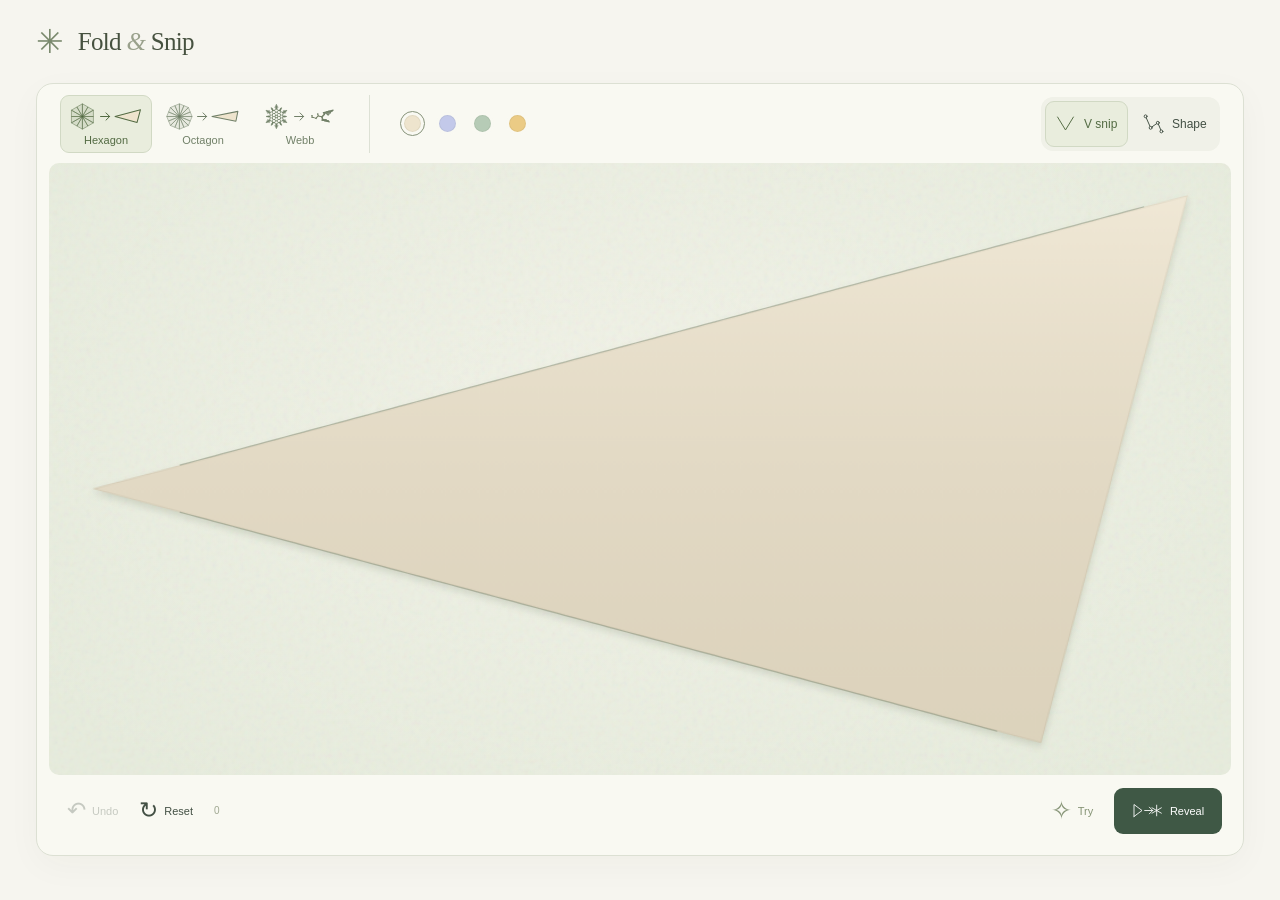
==== commit af67dfa0: "Align preset diagrams and show actual paper-to-wedge mapping" ====
--- a/index.html
+++ b/index.html
@@ -1,6 +1,6 @@
 <!doctype html><html lang="en"><head><meta charset="utf-8"><meta name="viewport" content="width=device-width,initial-scale=1"><meta name="theme-color" content="#eeeee5"><title>Fold & Snip</title><link rel="stylesheet" href="style.css"></head><body><main>
 <header><a class="brand" href="./" aria-label="Fold and Snip home"><span>✳</span> Fold <i>&</i> Snip</a></header>
-<section class="studio" aria-label="Paper cutting studio"><div class="topbar"><div class="presets" role="group" aria-label="Folding pattern"><button class="preset selected" data-preset="snow" aria-pressed="true" aria-label="Snow flower, six points" title="Snow flower · six points">❋</button><button class="preset" data-preset="rosette" aria-pressed="false" aria-label="Garden rosette, eight points" title="Garden rosette · eight points">✺</button><button class="preset" data-preset="webb" aria-pressed="false" aria-label="A little Webb, NASA template study" title="A little Webb · NASA template study">⬡</button></div>
+<section class="studio" aria-label="Paper cutting studio"><div class="topbar"><div class="presets" role="group" aria-label="Paper and fold pattern"><button class="preset selected" data-preset="snow" aria-pressed="true" aria-label="Hexagon paper, 30 degree folded wedge, sixfold repeat" title="Hexagon · 30° folded wedge · sixfold repeat"><span class="preset-diagram" aria-hidden="true"></span><span>Hexagon</span></button><button class="preset" data-preset="rosette" aria-pressed="false" aria-label="Octagon paper, 22.5 degree folded wedge, eightfold repeat" title="Octagon · 22.5° folded wedge · eightfold repeat"><span class="preset-diagram" aria-hidden="true"></span><span>Octagon</span></button><button class="preset" data-preset="webb" aria-pressed="false" aria-label="Webb template, 30 degree folded wedge" title="Webb template · 30° folded wedge"><span class="preset-diagram" aria-hidden="true"></span><span>Webb</span></button></div>
 <div class="paper-options" role="group" aria-label="Paper colour"><button class="swatch active" data-color="#eee4cd" style="--swatch:#eee4cd" aria-label="Ivory paper" aria-pressed="true" title="Ivory"></button><button class="swatch" data-color="#c3c9ea" style="--swatch:#c3c9ea" aria-label="Lilac paper" aria-pressed="false" title="Lilac"></button><button class="swatch" data-color="#b6cbb6" style="--swatch:#b6cbb6" aria-label="Sage paper" aria-pressed="false" title="Sage"></button><button class="swatch" data-color="#ebcb85" style="--swatch:#ebcb85" aria-label="Honey paper" aria-pressed="false" title="Honey"></button></div>
 <div class="cut-tools" role="group" aria-label="Scissors"><button id="quickMode" aria-label="Quick V snip" title="Quick V snip · drag inward from a marked edge" aria-pressed="true"><svg viewBox="0 0 32 32" aria-hidden="true"><path d="M5 7 16 25 27 7"/></svg><span>V snip</span></button><button id="angularMode" aria-label="Angular cut" title="Angular cut · marked edge, corners, marked edge" aria-pressed="false"><svg viewBox="0 0 32 32" aria-hidden="true"><path d="M5 6 12 22 22 15 27 27"/><circle cx="5" cy="6" r="2"/><circle cx="12" cy="22" r="2"/><circle cx="22" cy="15" r="2"/><circle cx="27" cy="27" r="2"/></svg><span>Shape</span></button></div><div id="source" class="source"></div></div>
 <div class="workarea"><div class="stage" id="stage"><canvas id="paper" tabindex="0" role="img" aria-label="Folded paper. Drag inward from a marked edge to snip."></canvas><div id="canvasMessage" class="sr-only" aria-hidden="true"></div></div>
--- a/style.css
+++ b/style.css
@@ -5,3 +5,7 @@
 /* Keep labeled controls visible when the narrow topbar wraps. */
 @media(max-width:650px){.topbar{height:auto;min-height:68px;row-gap:6px;padding-top:8px;padding-bottom:8px}.history button span{color:inherit;margin:0}.toolbar .primary{flex-shrink:0}.primary .action-label{white-space:nowrap}}
 @media(max-width:359px){.topbar{justify-content:center}.cut-tools{margin-left:0}.toolbar:has(.draft-actions:not([hidden])){justify-content:center}.toolbar:has(.draft-actions:not([hidden])) .draft-actions{margin-left:0}}
+
+/* Geometry-based paper → folded-wedge selectors share fixed alignment boxes. */
+.topbar .preset{width:92px;height:58px;padding:4px;display:flex;flex-direction:column;justify-content:center;gap:1px;font-size:11px;line-height:14px;color:#718068;flex-shrink:0}.preset-diagram{display:block;width:78px;height:31px}.preset-diagram svg{display:block;width:100%;height:100%}.fold-arrow{fill:none;stroke:currentColor;stroke-width:1.1;stroke-linecap:round;stroke-linejoin:round}.topbar{height:auto;min-height:79px;padding-top:8px;padding-bottom:8px;flex-wrap:wrap;row-gap:7px}.source{position:static}
+@media(max-width:650px){.topbar{justify-content:center;column-gap:6px}.presets{width:100%;justify-content:center;border-right:0;padding-right:0;gap:3px}.topbar .preset{width:86px;height:57px}.cut-tools{margin-left:auto}.source{font-size:9px;margin-right:auto}.source:empty{display:none}}
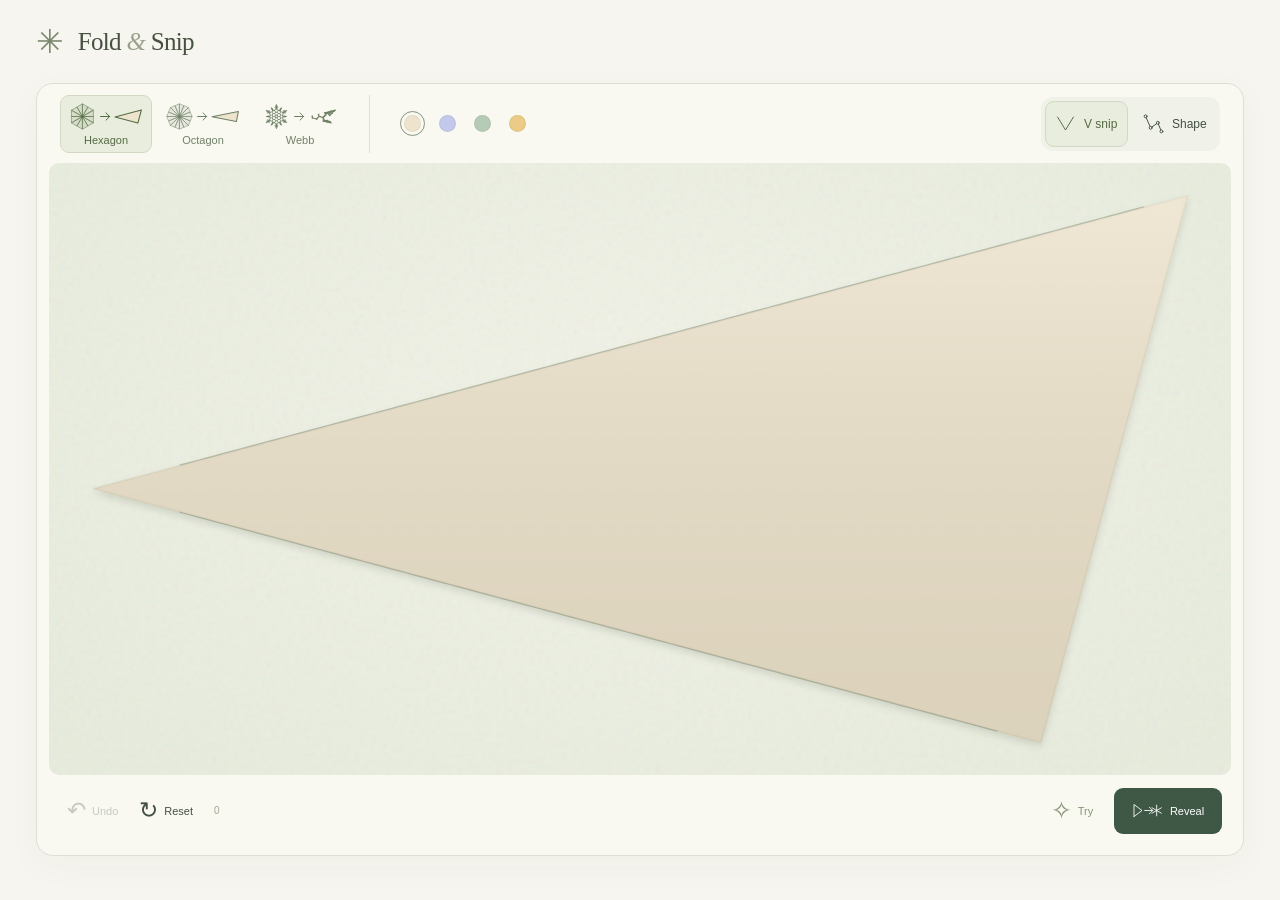
==== commit 003e20e2: "Center mobile controls and fit paper above the toolbar" ====
--- a/index.html
+++ b/index.html
@@ -1,4 +1,4 @@
-<!doctype html><html lang="en"><head><meta charset="utf-8"><meta name="viewport" content="width=device-width,initial-scale=1"><meta name="theme-color" content="#eeeee5"><title>Fold & Snip</title><link rel="stylesheet" href="style.css"></head><body><main>
+<!doctype html><html lang="en"><head><meta charset="utf-8"><meta name="viewport" content="width=device-width,initial-scale=1,viewport-fit=cover"><meta name="theme-color" content="#eeeee5"><title>Fold & Snip</title><link rel="stylesheet" href="style.css"></head><body><main>
 <header><a class="brand" href="./" aria-label="Fold and Snip home"><span>✳</span> Fold <i>&</i> Snip</a></header>
 <section class="studio" aria-label="Paper cutting studio"><div class="topbar"><div class="presets" role="group" aria-label="Paper and fold pattern"><button class="preset selected" data-preset="snow" aria-pressed="true" aria-label="Hexagon paper, 30 degree folded wedge, sixfold repeat" title="Hexagon · 30° folded wedge · sixfold repeat"><span class="preset-diagram" aria-hidden="true"></span><span>Hexagon</span></button><button class="preset" data-preset="rosette" aria-pressed="false" aria-label="Octagon paper, 22.5 degree folded wedge, eightfold repeat" title="Octagon · 22.5° folded wedge · eightfold repeat"><span class="preset-diagram" aria-hidden="true"></span><span>Octagon</span></button><button class="preset" data-preset="webb" aria-pressed="false" aria-label="Webb template, 30 degree folded wedge" title="Webb template · 30° folded wedge"><span class="preset-diagram" aria-hidden="true"></span><span>Webb</span></button></div>
 <div class="paper-options" role="group" aria-label="Paper colour"><button class="swatch active" data-color="#eee4cd" style="--swatch:#eee4cd" aria-label="Ivory paper" aria-pressed="true" title="Ivory"></button><button class="swatch" data-color="#c3c9ea" style="--swatch:#c3c9ea" aria-label="Lilac paper" aria-pressed="false" title="Lilac"></button><button class="swatch" data-color="#b6cbb6" style="--swatch:#b6cbb6" aria-label="Sage paper" aria-pressed="false" title="Sage"></button><button class="swatch" data-color="#ebcb85" style="--swatch:#ebcb85" aria-label="Honey paper" aria-pressed="false" title="Honey"></button></div>
--- a/style.css
+++ b/style.css
@@ -9,3 +9,29 @@
 /* Geometry-based paper → folded-wedge selectors share fixed alignment boxes. */
 .topbar .preset{width:92px;height:58px;padding:4px;display:flex;flex-direction:column;justify-content:center;gap:1px;font-size:11px;line-height:14px;color:#718068;flex-shrink:0}.preset-diagram{display:block;width:78px;height:31px}.preset-diagram svg{display:block;width:100%;height:100%}.fold-arrow{fill:none;stroke:currentColor;stroke-width:1.1;stroke-linecap:round;stroke-linejoin:round}.topbar{height:auto;min-height:79px;padding-top:8px;padding-bottom:8px;flex-wrap:wrap;row-gap:7px}.source{position:static}
 @media(max-width:650px){.topbar{justify-content:center;column-gap:6px}.presets{width:100%;justify-content:center;border-right:0;padding-right:0;gap:3px}.topbar .preset{width:86px;height:57px}.cut-tools{margin-left:auto}.source{font-size:9px;margin-right:auto}.source:empty{display:none}}
+
+/* A shared center line for both wrapped control rows. */
+@media(max-width:650px){
+ .topbar{display:grid;grid-template-columns:minmax(0,1fr) auto minmax(0,1fr);gap:7px 6px}
+ .presets{grid-column:1/-1;display:grid;grid-template-columns:repeat(3,minmax(0,1fr));gap:5px}
+ .topbar .preset{width:100%;max-width:108px;justify-self:center}
+ .cut-tools{grid-column:2;margin:0;justify-self:center}
+ .source{grid-column:3;margin:0;justify-self:start;align-self:center;white-space:nowrap}
+}
+/* Reserve controls first; the paper uses the remaining dynamic viewport. */
+@media(max-width:650px),(max-height:500px) and (max-width:1000px){
+ main{height:100vh;height:100dvh;display:flex;flex-direction:column;min-height:0;padding:env(safe-area-inset-top,0px) max(11px,env(safe-area-inset-right,0px)) max(8px,env(safe-area-inset-bottom,0px)) max(11px,env(safe-area-inset-left,0px))}
+ header{height:48px;flex:0 0 48px}
+ .studio{display:flex;flex-direction:column;flex:1;min-height:0}
+ .topbar{flex:none}
+ .workarea{display:flex;flex-direction:column;flex:1;min-height:0;padding-bottom:0}
+ .stage{height:auto;min-height:0;flex:1}
+ .toolbar{flex:none;min-height:64px;height:auto;padding-top:7px;padding-bottom:7px}
+}
+@media(max-height:500px) and (max-width:1000px) and (orientation:landscape){
+ header{height:32px;flex-basis:32px}.brand{font-size:20px}.brand>span{font-size:24px}
+ .topbar{display:flex;flex-wrap:nowrap;min-height:65px;padding:4px 9px;gap:10px}
+ .presets{display:flex;width:auto;gap:3px;padding-right:10px;border-right:1px solid #dde1d5}
+ .topbar .preset{width:86px;height:55px}.paper-options{display:none}.cut-tools{margin-left:auto}.source{margin:0}
+ .toolbar{min-height:58px;padding-top:5px;padding-bottom:5px}
+}
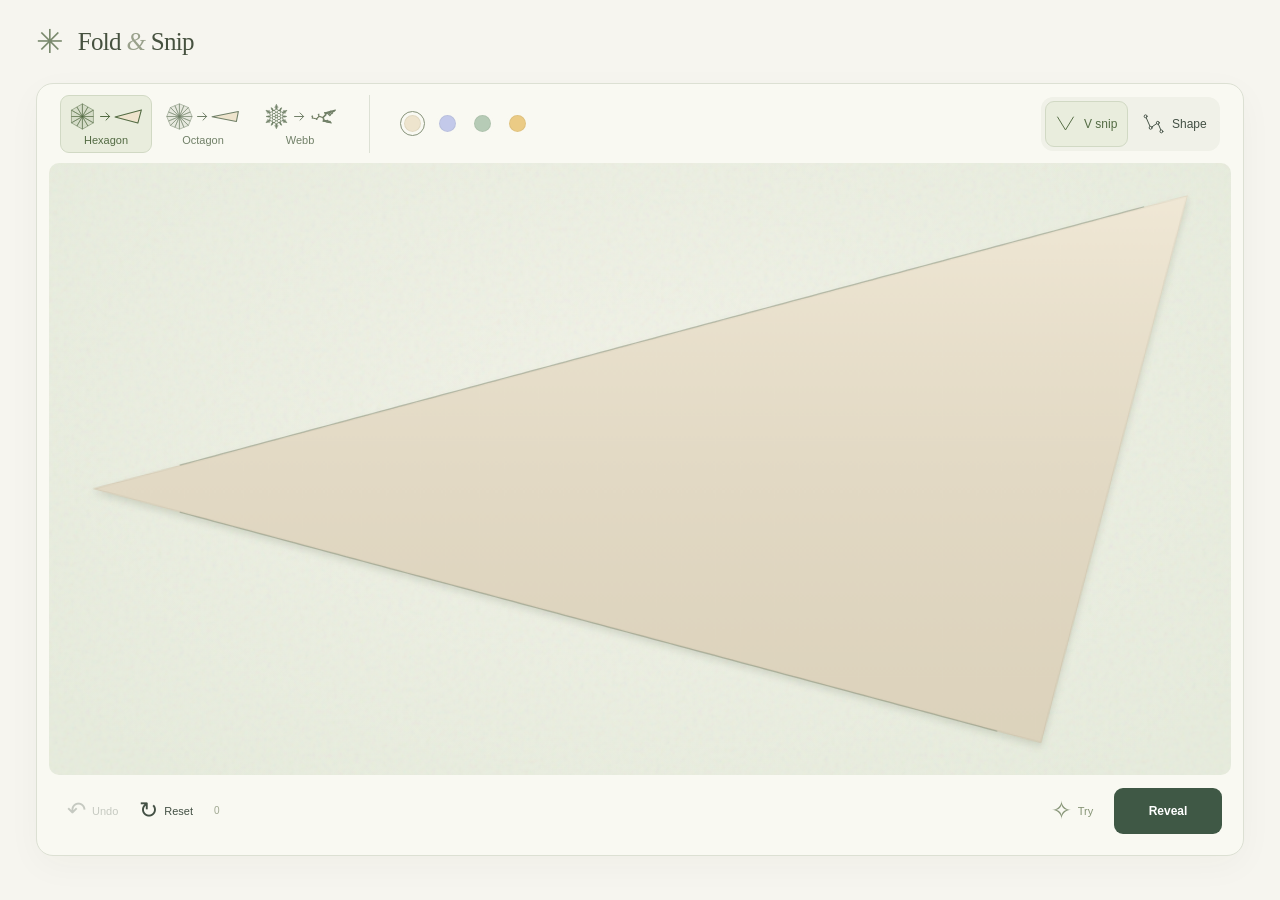
==== commit 44a604bf: "Simplify Reveal and Fold back to clear text actions" ====
--- a/index.html
+++ b/index.html
@@ -4,5 +4,5 @@
 <div class="paper-options" role="group" aria-label="Paper colour"><button class="swatch active" data-color="#eee4cd" style="--swatch:#eee4cd" aria-label="Ivory paper" aria-pressed="true" title="Ivory"></button><button class="swatch" data-color="#c3c9ea" style="--swatch:#c3c9ea" aria-label="Lilac paper" aria-pressed="false" title="Lilac"></button><button class="swatch" data-color="#b6cbb6" style="--swatch:#b6cbb6" aria-label="Sage paper" aria-pressed="false" title="Sage"></button><button class="swatch" data-color="#ebcb85" style="--swatch:#ebcb85" aria-label="Honey paper" aria-pressed="false" title="Honey"></button></div>
 <div class="cut-tools" role="group" aria-label="Scissors"><button id="quickMode" aria-label="Quick V snip" title="Quick V snip · drag inward from a marked edge" aria-pressed="true"><svg viewBox="0 0 32 32" aria-hidden="true"><path d="M5 7 16 25 27 7"/></svg><span>V snip</span></button><button id="angularMode" aria-label="Angular cut" title="Angular cut · marked edge, corners, marked edge" aria-pressed="false"><svg viewBox="0 0 32 32" aria-hidden="true"><path d="M5 6 12 22 22 15 27 27"/><circle cx="5" cy="6" r="2"/><circle cx="12" cy="22" r="2"/><circle cx="22" cy="15" r="2"/><circle cx="27" cy="27" r="2"/></svg><span>Shape</span></button></div><div id="source" class="source"></div></div>
 <div class="workarea"><div class="stage" id="stage"><canvas id="paper" tabindex="0" role="img" aria-label="Folded paper. Drag inward from a marked edge to snip."></canvas><div id="canvasMessage" class="sr-only" aria-hidden="true"></div></div>
-<div class="toolbar"><div class="history"><button id="undo" disabled aria-label="Undo last cut" title="Undo">↶<span>Undo</span></button><button id="reset" aria-label="Reset current paper" title="New paper">↻<span>Reset</span></button><span id="cutCount" aria-label="0 cuts">0</span></div><div class="draft-actions" hidden><button id="backPoint" aria-label="Back one point" title="Back one point">↶<span>Point</span></button><button id="cancelCut" aria-label="Cancel cut" title="Cancel">×<span>Cancel</span></button><button id="commitCut" aria-label="Cut piece" title="Cut piece">✂<span>Cut</span></button></div><button id="guided" aria-label="Try a guided snip" title="Try a guided snip">✧<span>Try</span></button><button id="reveal" class="primary" aria-label="Reveal pattern" title="Reveal pattern"><svg viewBox="0 0 48 32" aria-hidden="true"><path d="M3 25 3 7l12 9-12 9M19 16h12m-5-5 5 5-5 5M37 8v16m-7-12 14 8m-14 0 14-8"/></svg><span class="action-label">Reveal</span></button></div>
+<div class="toolbar"><div class="history"><button id="undo" disabled aria-label="Undo last cut" title="Undo">↶<span>Undo</span></button><button id="reset" aria-label="Reset current paper" title="New paper">↻<span>Reset</span></button><span id="cutCount" aria-label="0 cuts">0</span></div><div class="draft-actions" hidden><button id="backPoint" aria-label="Back one point" title="Back one point">↶<span>Point</span></button><button id="cancelCut" aria-label="Cancel cut" title="Cancel">×<span>Cancel</span></button><button id="commitCut" aria-label="Cut piece" title="Cut piece">✂<span>Cut</span></button></div><button id="guided" aria-label="Try a guided snip" title="Try a guided snip">✧<span>Try</span></button><button id="reveal" class="primary" aria-label="Reveal pattern" title="Reveal pattern"><span class="action-label">Reveal</span></button></div>
 <p id="status" class="sr-only" role="status" aria-live="polite"></p></div></section></main><script src="webb-data.js"></script><script src="geometry.js"></script><script src="fold-model.js"></script><script src="app.js"></script></body></html>
--- a/style.css
+++ b/style.css
@@ -1,6 +1,6 @@
-*{box-sizing:border-box}:root{font-family:Inter,ui-sans-serif,-apple-system,BlinkMacSystemFont,"Segoe UI",sans-serif;color:#435044;background:#f6f5ef;font-synthesis:none}body{margin:0}button,a{-webkit-tap-highlight-color:transparent}button{font:inherit;color:inherit;cursor:pointer}button:disabled{opacity:.28;cursor:default}button:focus-visible,a:focus-visible,canvas:focus-visible{outline:2px solid #667e5e;outline-offset:4px}main{max-width:1460px;margin:auto;padding:0 36px 24px}header{height:83px;display:flex;align-items:center}.brand{font-family:Georgia,serif;color:#46513f;text-decoration:none;font-size:25px;letter-spacing:-.7px}.brand>span{display:inline-block;color:#7a896d;font-size:33px;vertical-align:-3px;margin-right:9px}.brand i{font-weight:400;color:#9aa18c}.studio{background:#f9f9f2;border:1px solid #dce0d3;border-radius:17px;overflow:hidden;box-shadow:0 10px 35px #34452209}.topbar{height:75px;display:flex;gap:25px;align-items:center;padding:0 23px}.presets,.cut-tools,.paper-options{display:flex;align-items:center;gap:5px}.presets{padding-right:23px;border-right:1px solid #dde1d5}.topbar button,.toolbar button{display:grid;place-items:center;background:transparent;border:1px solid transparent;border-radius:9px;height:46px;width:46px;padding:8px;transition:background .15s}.topbar button:hover:enabled,.toolbar button:hover:enabled{background:#e8ecdf}.preset{font-size:30px;color:#7a8b68}.topbar button.selected,.cut-tools button[aria-pressed="true"]{background:#e9eddd;border-color:#d1d9c4;color:#536b43}.paper-options{gap:1px}.topbar .swatch{width:34px;padding:0;position:relative}.swatch:before{content:"";width:17px;height:17px;border-radius:50%;background:var(--swatch);border:3px solid #f9f9f2;box-sizing:content-box;border:3px solid #f9f9f2}.swatch.active:before{outline:1px solid #88947b}.cut-tools{margin-left:auto}.cut-tools svg{height:26px;width:26px;fill:none;stroke:currentColor;stroke-width:1.35;stroke-linecap:round;stroke-linejoin:round}.cut-tools circle{fill:#f9f9f2}.source{font-size:9px}.source:empty{display:none}.source a{color:#879579;text-decoration:none;text-underline-offset:3px}.source a:hover{text-decoration:underline}.workarea{padding:0 12px 9px}.stage{position:relative;height:clamp(430px,68vh,760px);border-radius:10px;overflow:hidden;background:radial-gradient(ellipse at 50% 40%,#f1f2e7,#e7ecdd 90%)}.stage:before{content:"";position:absolute;inset:0;pointer-events:none;opacity:.13;background-image:url("data:image/svg+xml,%3Csvg viewBox='0 0 160 160' xmlns='http://www.w3.org/2000/svg'%3E%3Cfilter id='n'%3E%3CfeTurbulence type='fractalNoise' baseFrequency='.7' numOctaves='3' stitchTiles='stitch'/%3E%3C/filter%3E%3Cpath fill='%23fff' filter='url(%23n)' opacity='.55' d='M0 0h160v160H0z'/%3E%3C/svg%3E")}.stage canvas{position:absolute;width:100%;height:100%;touch-action:none;cursor:crosshair}.toolbar{height:71px;display:flex;align-items:center;gap:9px;padding:0 9px}.history{display:flex;align-items:center;gap:3px;margin-right:auto}.history button{font-size:24px}.history #cutCount{font-size:10px;color:#a0a892;margin:0 9px}.draft-actions{display:flex;align-items:center;gap:5px;padding-left:10px;border-left:1px solid #dde1d5}.draft-actions[hidden]{display:none}.draft-actions button{font-size:24px}.toolbar #commitCut{background:#b9816b;color:#fff;font-size:24px;width:57px}.toolbar #commitCut:hover:enabled{background:#a46c56}.toolbar #guided{font-size:28px;color:#879577}.toolbar:has(.draft-actions:not([hidden])) #guided{display:none}.toolbar .primary{background:#3f5845;color:#fff;width:70px}.toolbar .primary:hover:enabled{background:#526c51}.primary svg{width:43px;height:31px;fill:none;stroke:currentColor;stroke-width:1.3;stroke-linecap:round;stroke-linejoin:round}.sr-only{position:absolute!important;width:1px!important;height:1px!important;padding:0!important;margin:-1px!important;overflow:hidden!important;clip:rect(0,0,0,0)!important;white-space:nowrap!important;border:0!important}@media(max-width:650px){main{padding:0 11px 12px}header{height:61px}.brand{font-size:23px}.brand>span{font-size:30px}.studio{border-radius:13px}.topbar{height:68px;padding:0 9px;gap:7px;flex-wrap:wrap}.presets{gap:1px;padding-right:7px}.topbar button{width:44px;height:44px}.preset{font-size:28px}.paper-options{display:none}.cut-tools{gap:2px}.source{position:absolute;right:24px;top:44px;font-size:8px}.workarea{padding:0 7px 4px}.stage{height:clamp(410px,68vh,670px)}.toolbar{height:67px;padding:0 1px;gap:5px}.toolbar button{width:44px;height:46px}.history{gap:0}.history #cutCount{margin:0 3px}.draft-actions{gap:1px;padding-left:3px}.draft-actions button{width:44px;font-size:21px}.toolbar #commitCut{width:48px}.toolbar .primary{width:58px}.toolbar:has(.draft-actions:not([hidden])) .history #cutCount{display:none}.primary svg{width:39px}.toolbar:has(.draft-actions:not([hidden])) .primary{display:none}}@media(prefers-reduced-motion:reduce){*{transition:none!important}}
+*{box-sizing:border-box}:root{font-family:Inter,ui-sans-serif,-apple-system,BlinkMacSystemFont,"Segoe UI",sans-serif;color:#435044;background:#f6f5ef;font-synthesis:none}body{margin:0}button,a{-webkit-tap-highlight-color:transparent}button{font:inherit;color:inherit;cursor:pointer}button:disabled{opacity:.28;cursor:default}button:focus-visible,a:focus-visible,canvas:focus-visible{outline:2px solid #667e5e;outline-offset:4px}main{max-width:1460px;margin:auto;padding:0 36px 24px}header{height:83px;display:flex;align-items:center}.brand{font-family:Georgia,serif;color:#46513f;text-decoration:none;font-size:25px;letter-spacing:-.7px}.brand>span{display:inline-block;color:#7a896d;font-size:33px;vertical-align:-3px;margin-right:9px}.brand i{font-weight:400;color:#9aa18c}.studio{background:#f9f9f2;border:1px solid #dce0d3;border-radius:17px;overflow:hidden;box-shadow:0 10px 35px #34452209}.topbar{height:75px;display:flex;gap:25px;align-items:center;padding:0 23px}.presets,.cut-tools,.paper-options{display:flex;align-items:center;gap:5px}.presets{padding-right:23px;border-right:1px solid #dde1d5}.topbar button,.toolbar button{display:grid;place-items:center;background:transparent;border:1px solid transparent;border-radius:9px;height:46px;width:46px;padding:8px;transition:background .15s}.topbar button:hover:enabled,.toolbar button:hover:enabled{background:#e8ecdf}.preset{font-size:30px;color:#7a8b68}.topbar button.selected,.cut-tools button[aria-pressed="true"]{background:#e9eddd;border-color:#d1d9c4;color:#536b43}.paper-options{gap:1px}.topbar .swatch{width:34px;padding:0;position:relative}.swatch:before{content:"";width:17px;height:17px;border-radius:50%;background:var(--swatch);border:3px solid #f9f9f2;box-sizing:content-box;border:3px solid #f9f9f2}.swatch.active:before{outline:1px solid #88947b}.cut-tools{margin-left:auto}.cut-tools svg{height:26px;width:26px;fill:none;stroke:currentColor;stroke-width:1.35;stroke-linecap:round;stroke-linejoin:round}.cut-tools circle{fill:#f9f9f2}.source{font-size:9px}.source:empty{display:none}.source a{color:#879579;text-decoration:none;text-underline-offset:3px}.source a:hover{text-decoration:underline}.workarea{padding:0 12px 9px}.stage{position:relative;height:clamp(430px,68vh,760px);border-radius:10px;overflow:hidden;background:radial-gradient(ellipse at 50% 40%,#f1f2e7,#e7ecdd 90%)}.stage:before{content:"";position:absolute;inset:0;pointer-events:none;opacity:.13;background-image:url("data:image/svg+xml,%3Csvg viewBox='0 0 160 160' xmlns='http://www.w3.org/2000/svg'%3E%3Cfilter id='n'%3E%3CfeTurbulence type='fractalNoise' baseFrequency='.7' numOctaves='3' stitchTiles='stitch'/%3E%3C/filter%3E%3Cpath fill='%23fff' filter='url(%23n)' opacity='.55' d='M0 0h160v160H0z'/%3E%3C/svg%3E")}.stage canvas{position:absolute;width:100%;height:100%;touch-action:none;cursor:crosshair}.toolbar{height:71px;display:flex;align-items:center;gap:9px;padding:0 9px}.history{display:flex;align-items:center;gap:3px;margin-right:auto}.history button{font-size:24px}.history #cutCount{font-size:10px;color:#a0a892;margin:0 9px}.draft-actions{display:flex;align-items:center;gap:5px;padding-left:10px;border-left:1px solid #dde1d5}.draft-actions[hidden]{display:none}.draft-actions button{font-size:24px}.toolbar #commitCut{background:#b9816b;color:#fff;font-size:24px;width:57px}.toolbar #commitCut:hover:enabled{background:#a46c56}.toolbar #guided{font-size:28px;color:#879577}.toolbar:has(.draft-actions:not([hidden])) #guided{display:none}.toolbar .primary{background:#3f5845;color:#fff;width:70px}.toolbar .primary:hover:enabled{background:#526c51}.sr-only{position:absolute!important;width:1px!important;height:1px!important;padding:0!important;margin:-1px!important;overflow:hidden!important;clip:rect(0,0,0,0)!important;white-space:nowrap!important;border:0!important}@media(max-width:650px){main{padding:0 11px 12px}header{height:61px}.brand{font-size:23px}.brand>span{font-size:30px}.studio{border-radius:13px}.topbar{height:68px;padding:0 9px;gap:7px;flex-wrap:wrap}.presets{gap:1px;padding-right:7px}.topbar button{width:44px;height:44px}.preset{font-size:28px}.paper-options{display:none}.cut-tools{gap:2px}.source{position:absolute;right:24px;top:44px;font-size:8px}.workarea{padding:0 7px 4px}.stage{height:clamp(410px,68vh,670px)}.toolbar{height:67px;padding:0 1px;gap:5px}.toolbar button{width:44px;height:46px}.history{gap:0}.history #cutCount{margin:0 3px}.draft-actions{gap:1px;padding-left:3px}.draft-actions button{width:44px;font-size:21px}.toolbar #commitCut{width:48px}.toolbar .primary{width:58px}.toolbar:has(.draft-actions:not([hidden])) .history #cutCount{display:none}.toolbar:has(.draft-actions:not([hidden])) .primary{display:none}}@media(prefers-reduced-motion:reduce){*{transition:none!important}}
 
-.cut-tools button{width:auto;min-width:83px;display:flex;gap:7px;font-size:12px}.cut-tools{gap:5px;padding:4px;background:#f0f1e8;border-radius:12px}.cut-tools svg{width:23px;height:23px}.toolbar button{display:flex;justify-content:center;gap:6px;width:auto;min-width:66px}.toolbar button span{font-size:11px;font-weight:500}.toolbar .primary{width:108px}.primary svg{width:32px;height:25px}.history button{font-size:23px}.toolbar #commitCut{width:76px;background:#78674e}.toolbar #commitCut:hover:enabled{background:#65573f}.toolbar #guided{font-size:25px}.draft-actions button{font-size:23px}.swatch:before{box-shadow:inset 0 0 0 1px #5c634b18}@media(max-width:650px){.topbar{gap:4px}.presets{padding-right:5px}.cut-tools{gap:0;padding:2px}.cut-tools button{min-width:69px;padding:5px;gap:4px;font-size:11px}.cut-tools svg{width:20px;height:20px}.toolbar{gap:3px;flex-wrap:wrap;height:auto;min-height:76px;padding:8px 0}.toolbar button{min-width:52px;height:47px;padding:5px;gap:3px}.toolbar .primary{width:89px}.toolbar #commitCut{width:64px}.draft-actions{margin-left:auto;gap:2px}.toolbar:has(.draft-actions:not([hidden])) .history button{min-width:46px;flex-direction:column;gap:0;font-size:20px}.toolbar:has(.draft-actions:not([hidden])) .history button span{font-size:9px}.toolbar:has(.draft-actions:not([hidden])) .history{margin-right:0}.history #cutCount{display:none}.draft-actions button{min-width:49px}.toolbar button span{font-size:10px}}
+.cut-tools button{width:auto;min-width:83px;display:flex;gap:7px;font-size:12px}.cut-tools{gap:5px;padding:4px;background:#f0f1e8;border-radius:12px}.cut-tools svg{width:23px;height:23px}.toolbar button{display:flex;justify-content:center;gap:6px;width:auto;min-width:66px}.toolbar button span{font-size:11px;font-weight:500}.toolbar .primary{width:108px}.history button{font-size:23px}.toolbar #commitCut{width:76px;background:#78674e}.toolbar #commitCut:hover:enabled{background:#65573f}.toolbar #guided{font-size:25px}.draft-actions button{font-size:23px}.swatch:before{box-shadow:inset 0 0 0 1px #5c634b18}@media(max-width:650px){.topbar{gap:4px}.presets{padding-right:5px}.cut-tools{gap:0;padding:2px}.cut-tools button{min-width:69px;padding:5px;gap:4px;font-size:11px}.cut-tools svg{width:20px;height:20px}.toolbar{gap:3px;flex-wrap:wrap;height:auto;min-height:76px;padding:8px 0}.toolbar button{min-width:52px;height:47px;padding:5px;gap:3px}.toolbar .primary{width:89px}.toolbar #commitCut{width:64px}.draft-actions{margin-left:auto;gap:2px}.toolbar:has(.draft-actions:not([hidden])) .history button{min-width:46px;flex-direction:column;gap:0;font-size:20px}.toolbar:has(.draft-actions:not([hidden])) .history button span{font-size:9px}.toolbar:has(.draft-actions:not([hidden])) .history{margin-right:0}.history #cutCount{display:none}.draft-actions button{min-width:49px}.toolbar button span{font-size:10px}}
 
 /* Keep labeled controls visible when the narrow topbar wraps. */
 @media(max-width:650px){.topbar{height:auto;min-height:68px;row-gap:6px;padding-top:8px;padding-bottom:8px}.history button span{color:inherit;margin:0}.toolbar .primary{flex-shrink:0}.primary .action-label{white-space:nowrap}}
@@ -35,3 +35,5 @@
  .topbar .preset{width:86px;height:55px}.paper-options{display:none}.cut-tools{margin-left:auto}.source{margin:0}
  .toolbar{min-height:58px;padding-top:5px;padding-bottom:5px}
 }
+
+.toolbar .primary .action-label{font-size:12px;font-weight:600;white-space:nowrap}
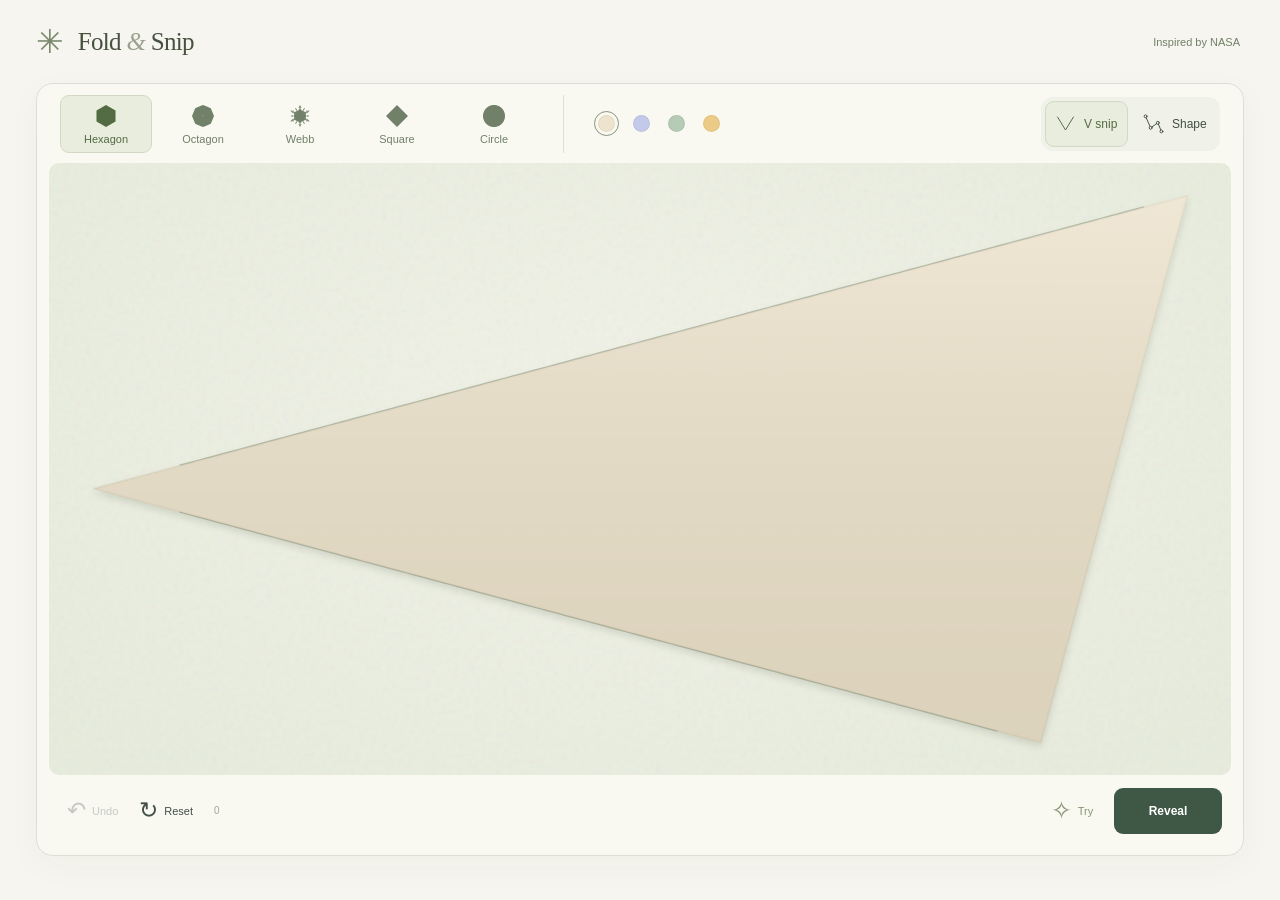
==== commit b039a473: "Add square and circle papers with compact silhouette selectors" ====
--- a/index.html
+++ b/index.html
@@ -1,8 +1,8 @@
 <!doctype html><html lang="en"><head><meta charset="utf-8"><meta name="viewport" content="width=device-width,initial-scale=1,viewport-fit=cover"><meta name="theme-color" content="#eeeee5"><title>Fold & Snip</title><link rel="stylesheet" href="style.css"></head><body><main>
-<header><a class="brand" href="./" aria-label="Fold and Snip home"><span>✳</span> Fold <i>&</i> Snip</a></header>
-<section class="studio" aria-label="Paper cutting studio"><div class="topbar"><div class="presets" role="group" aria-label="Paper and fold pattern"><button class="preset selected" data-preset="snow" aria-pressed="true" aria-label="Hexagon paper, 30 degree folded wedge, sixfold repeat" title="Hexagon · 30° folded wedge · sixfold repeat"><span class="preset-diagram" aria-hidden="true"></span><span>Hexagon</span></button><button class="preset" data-preset="rosette" aria-pressed="false" aria-label="Octagon paper, 22.5 degree folded wedge, eightfold repeat" title="Octagon · 22.5° folded wedge · eightfold repeat"><span class="preset-diagram" aria-hidden="true"></span><span>Octagon</span></button><button class="preset" data-preset="webb" aria-pressed="false" aria-label="Webb template, 30 degree folded wedge" title="Webb template · 30° folded wedge"><span class="preset-diagram" aria-hidden="true"></span><span>Webb</span></button></div>
+<header><a class="brand" href="./" aria-label="Fold and Snip home"><span>✳</span> Fold <i>&</i> Snip</a><div id="source" class="source"><a target="_blank" rel="noopener" href="https://science.nasa.gov/asset/webb/webb-mirror-paper-snowflake-activity/" title="Inspiration: NASA’s Webb paper snowflake activity. NASA, ESA, CSA, Leah Hustak (STScI). Independent adaptation; no endorsement. Hexagon, Octagon, Square and Circle are original paper outlines." aria-label="Inspired by NASA’s Webb paper snowflake activity. Source credits: NASA, ESA, CSA, Leah Hustak, STScI. Independent adaptation; no endorsement. Hexagon, Octagon, Square and Circle are original paper outlines.">Inspired by NASA</a></div></header>
+<section class="studio" aria-label="Paper cutting studio"><div class="topbar"><div class="presets" role="group" aria-label="Paper and fold pattern"><button class="preset selected" data-preset="snow" aria-pressed="true" aria-label="Hexagon paper, 30 degree folded wedge, sixfold repeat" title="Hexagon · 30° folded wedge · sixfold repeat"><span class="preset-diagram" aria-hidden="true"></span><span>Hexagon</span></button><button class="preset" data-preset="rosette" aria-pressed="false" aria-label="Octagon paper, 22.5 degree folded wedge, eightfold repeat" title="Octagon · 22.5° folded wedge · eightfold repeat"><span class="preset-diagram" aria-hidden="true"></span><span>Octagon</span></button><button class="preset" data-preset="webb" aria-pressed="false" aria-label="Webb template, 30 degree folded wedge" title="Webb template · 30° folded wedge"><span class="preset-diagram" aria-hidden="true"></span><span>Webb</span></button><button class="preset" data-preset="square" aria-pressed="false" aria-label="Square paper, 45 degree folded wedge, fourfold repeat" title="Square · 45° folded wedge · fourfold repeat"><span class="preset-diagram" aria-hidden="true"></span><span>Square</span></button><button class="preset" data-preset="circle" aria-pressed="false" aria-label="Circle paper, 30 degree folded sector, sixfold repeat" title="Circle · 30° folded sector · sixfold repeat"><span class="preset-diagram" aria-hidden="true"></span><span>Circle</span></button></div>
 <div class="paper-options" role="group" aria-label="Paper colour"><button class="swatch active" data-color="#eee4cd" style="--swatch:#eee4cd" aria-label="Ivory paper" aria-pressed="true" title="Ivory"></button><button class="swatch" data-color="#c3c9ea" style="--swatch:#c3c9ea" aria-label="Lilac paper" aria-pressed="false" title="Lilac"></button><button class="swatch" data-color="#b6cbb6" style="--swatch:#b6cbb6" aria-label="Sage paper" aria-pressed="false" title="Sage"></button><button class="swatch" data-color="#ebcb85" style="--swatch:#ebcb85" aria-label="Honey paper" aria-pressed="false" title="Honey"></button></div>
-<div class="cut-tools" role="group" aria-label="Scissors"><button id="quickMode" aria-label="Quick V snip" title="Quick V snip · drag inward from a marked edge" aria-pressed="true"><svg viewBox="0 0 32 32" aria-hidden="true"><path d="M5 7 16 25 27 7"/></svg><span>V snip</span></button><button id="angularMode" aria-label="Angular cut" title="Angular cut · marked edge, corners, marked edge" aria-pressed="false"><svg viewBox="0 0 32 32" aria-hidden="true"><path d="M5 6 12 22 22 15 27 27"/><circle cx="5" cy="6" r="2"/><circle cx="12" cy="22" r="2"/><circle cx="22" cy="15" r="2"/><circle cx="27" cy="27" r="2"/></svg><span>Shape</span></button></div><div id="source" class="source"></div></div>
+<div class="cut-tools" role="group" aria-label="Scissors"><button id="quickMode" aria-label="Quick V snip" title="Quick V snip · drag inward from a marked edge" aria-pressed="true"><svg viewBox="0 0 32 32" aria-hidden="true"><path d="M5 7 16 25 27 7"/></svg><span>V snip</span></button><button id="angularMode" aria-label="Angular cut" title="Angular cut · marked edge, corners, marked edge" aria-pressed="false"><svg viewBox="0 0 32 32" aria-hidden="true"><path d="M5 6 12 22 22 15 27 27"/><circle cx="5" cy="6" r="2"/><circle cx="12" cy="22" r="2"/><circle cx="22" cy="15" r="2"/><circle cx="27" cy="27" r="2"/></svg><span>Shape</span></button></div></div>
 <div class="workarea"><div class="stage" id="stage"><canvas id="paper" tabindex="0" role="img" aria-label="Folded paper. Drag inward from a marked edge to snip."></canvas><div id="canvasMessage" class="sr-only" aria-hidden="true"></div></div>
 <div class="toolbar"><div class="history"><button id="undo" disabled aria-label="Undo last cut" title="Undo">↶<span>Undo</span></button><button id="reset" aria-label="Reset current paper" title="New paper">↻<span>Reset</span></button><span id="cutCount" aria-label="0 cuts">0</span></div><div class="draft-actions" hidden><button id="backPoint" aria-label="Back one point" title="Back one point">↶<span>Point</span></button><button id="cancelCut" aria-label="Cancel cut" title="Cancel">×<span>Cancel</span></button><button id="commitCut" aria-label="Cut piece" title="Cut piece">✂<span>Cut</span></button></div><button id="guided" aria-label="Try a guided snip" title="Try a guided snip">✧<span>Try</span></button><button id="reveal" class="primary" aria-label="Reveal pattern" title="Reveal pattern"><span class="action-label">Reveal</span></button></div>
 <p id="status" class="sr-only" role="status" aria-live="polite"></p></div></section></main><script src="webb-data.js"></script><script src="geometry.js"></script><script src="fold-model.js"></script><script src="app.js"></script></body></html>
--- a/style.css
+++ b/style.css
@@ -37,3 +37,27 @@
 }
 
 .toolbar .primary .action-label{font-size:12px;font-weight:600;white-space:nowrap}
+
+/* Keep five meaningful choices visible; don't shrink touch targets to fit diagrams. */
+header{justify-content:space-between;gap:8px}.brand{flex-shrink:0}
+header .source{position:static;margin:0;font-size:11px;white-space:nowrap}
+header .source a{display:flex;align-items:center;min-height:44px;padding:4px;color:#718068}
+@media(max-width:650px){
+ .presets{grid-template-columns:repeat(5,minmax(0,1fr));gap:3px}
+ .topbar .preset{height:44px;min-width:44px;max-width:none;padding:4px 2px;font-size:10.5px;line-height:14px}
+ .preset-diagram{display:block}
+ header .source{font-size:10px}
+}
+@media(max-height:500px) and (max-width:1000px) and (orientation:landscape){
+ header{height:44px;flex-basis:44px}
+ .presets{display:grid;grid-template-columns:repeat(5,minmax(44px,1fr));width:100%;padding-right:0;border-right:0}
+ .topbar{display:grid;grid-template-columns:1fr;gap:4px;min-height:0;padding-top:4px;padding-bottom:4px}
+ .topbar .preset{width:100%;max-width:none;height:44px;padding:4px;font-size:11px}.preset-diagram{display:block}
+ .cut-tools{grid-column:1;justify-self:center;margin:0;padding:2px}.cut-tools button{height:44px}
+}
+
+/* One filled paper silhouette and one short label at every viewport. */
+.preset-diagram{display:block;width:28px;height:28px;flex:none}
+.topbar .preset{gap:2px}
+@media(max-width:650px){.topbar .preset{height:52px}.preset-diagram{width:24px;height:24px}}
+@media(max-height:500px) and (max-width:1000px) and (orientation:landscape){.topbar .preset{height:48px}.preset-diagram{width:24px;height:24px}}
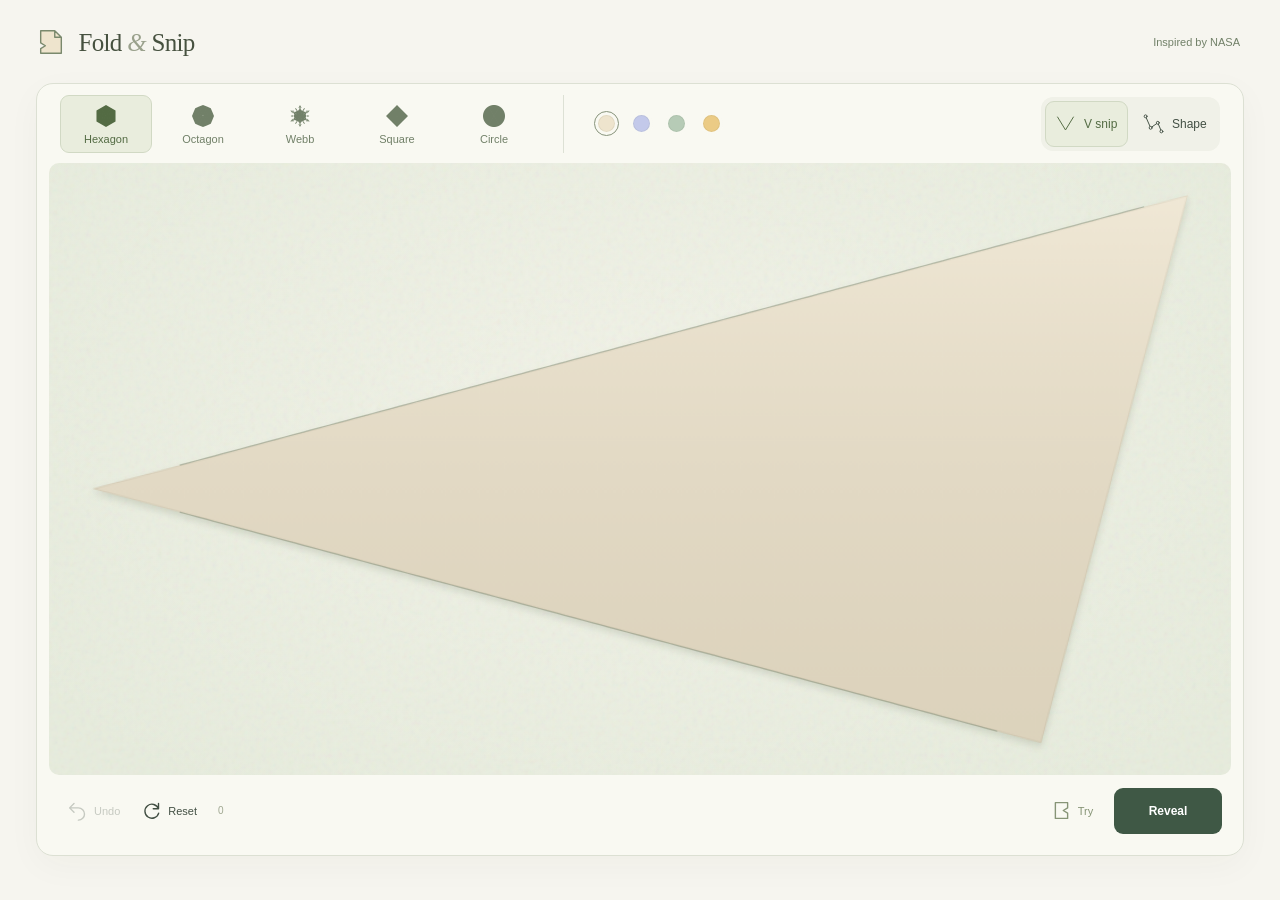
==== commit e1672afe: "Replace Unicode artwork with SVG logo and controls" ====
--- a/index.html
+++ b/index.html
@@ -1,8 +1,8 @@
 <!doctype html><html lang="en"><head><meta charset="utf-8"><meta name="viewport" content="width=device-width,initial-scale=1,viewport-fit=cover"><meta name="theme-color" content="#eeeee5"><title>Fold & Snip</title><link rel="stylesheet" href="style.css"></head><body><main>
-<header><a class="brand" href="./" aria-label="Fold and Snip home"><span>✳</span> Fold <i>&</i> Snip</a><div id="source" class="source"><a target="_blank" rel="noopener" href="https://science.nasa.gov/asset/webb/webb-mirror-paper-snowflake-activity/" title="Inspiration: NASA’s Webb paper snowflake activity. NASA, ESA, CSA, Leah Hustak (STScI). Independent adaptation; no endorsement. Hexagon, Octagon, Square and Circle are original paper outlines." aria-label="Inspired by NASA’s Webb paper snowflake activity. Source credits: NASA, ESA, CSA, Leah Hustak, STScI. Independent adaptation; no endorsement. Hexagon, Octagon, Square and Circle are original paper outlines.">Inspired by NASA</a></div></header>
+<header><a class="brand" href="./" aria-label="Fold and Snip home"><svg class="brand-logo" viewBox="0 0 32 32" aria-hidden="true" focusable="false"><path d="M5 4H20L27 11V28H5V23L10 20L5 17Z" fill="#eee4cd"/><path d="M5 4H20L27 11V28H5V23L10 20L5 17Z M20 4V11H27" fill="none" stroke="currentColor" stroke-width="1.5" stroke-linecap="round" stroke-linejoin="round"/></svg> Fold <i>&</i> Snip</a><div id="source" class="source"><a target="_blank" rel="noopener" href="https://science.nasa.gov/asset/webb/webb-mirror-paper-snowflake-activity/" title="Inspiration: NASA’s Webb paper snowflake activity. NASA, ESA, CSA, Leah Hustak (STScI). Independent adaptation; no endorsement. Hexagon, Octagon, Square and Circle are original paper outlines." aria-label="Inspired by NASA’s Webb paper snowflake activity. Source credits: NASA, ESA, CSA, Leah Hustak, STScI. Independent adaptation; no endorsement. Hexagon, Octagon, Square and Circle are original paper outlines.">Inspired by NASA</a></div></header>
 <section class="studio" aria-label="Paper cutting studio"><div class="topbar"><div class="presets" role="group" aria-label="Paper and fold pattern"><button class="preset selected" data-preset="snow" aria-pressed="true" aria-label="Hexagon paper, 30 degree folded wedge, sixfold repeat" title="Hexagon · 30° folded wedge · sixfold repeat"><span class="preset-diagram" aria-hidden="true"></span><span>Hexagon</span></button><button class="preset" data-preset="rosette" aria-pressed="false" aria-label="Octagon paper, 22.5 degree folded wedge, eightfold repeat" title="Octagon · 22.5° folded wedge · eightfold repeat"><span class="preset-diagram" aria-hidden="true"></span><span>Octagon</span></button><button class="preset" data-preset="webb" aria-pressed="false" aria-label="Webb template, 30 degree folded wedge" title="Webb template · 30° folded wedge"><span class="preset-diagram" aria-hidden="true"></span><span>Webb</span></button><button class="preset" data-preset="square" aria-pressed="false" aria-label="Square paper, 45 degree folded wedge, fourfold repeat" title="Square · 45° folded wedge · fourfold repeat"><span class="preset-diagram" aria-hidden="true"></span><span>Square</span></button><button class="preset" data-preset="circle" aria-pressed="false" aria-label="Circle paper, 30 degree folded sector, sixfold repeat" title="Circle · 30° folded sector · sixfold repeat"><span class="preset-diagram" aria-hidden="true"></span><span>Circle</span></button></div>
 <div class="paper-options" role="group" aria-label="Paper colour"><button class="swatch active" data-color="#eee4cd" style="--swatch:#eee4cd" aria-label="Ivory paper" aria-pressed="true" title="Ivory"></button><button class="swatch" data-color="#c3c9ea" style="--swatch:#c3c9ea" aria-label="Lilac paper" aria-pressed="false" title="Lilac"></button><button class="swatch" data-color="#b6cbb6" style="--swatch:#b6cbb6" aria-label="Sage paper" aria-pressed="false" title="Sage"></button><button class="swatch" data-color="#ebcb85" style="--swatch:#ebcb85" aria-label="Honey paper" aria-pressed="false" title="Honey"></button></div>
 <div class="cut-tools" role="group" aria-label="Scissors"><button id="quickMode" aria-label="Quick V snip" title="Quick V snip · drag inward from a marked edge" aria-pressed="true"><svg viewBox="0 0 32 32" aria-hidden="true"><path d="M5 7 16 25 27 7"/></svg><span>V snip</span></button><button id="angularMode" aria-label="Angular cut" title="Angular cut · marked edge, corners, marked edge" aria-pressed="false"><svg viewBox="0 0 32 32" aria-hidden="true"><path d="M5 6 12 22 22 15 27 27"/><circle cx="5" cy="6" r="2"/><circle cx="12" cy="22" r="2"/><circle cx="22" cy="15" r="2"/><circle cx="27" cy="27" r="2"/></svg><span>Shape</span></button></div></div>
 <div class="workarea"><div class="stage" id="stage"><canvas id="paper" tabindex="0" role="img" aria-label="Folded paper. Drag inward from a marked edge to snip."></canvas><div id="canvasMessage" class="sr-only" aria-hidden="true"></div></div>
-<div class="toolbar"><div class="history"><button id="undo" disabled aria-label="Undo last cut" title="Undo">↶<span>Undo</span></button><button id="reset" aria-label="Reset current paper" title="New paper">↻<span>Reset</span></button><span id="cutCount" aria-label="0 cuts">0</span></div><div class="draft-actions" hidden><button id="backPoint" aria-label="Back one point" title="Back one point">↶<span>Point</span></button><button id="cancelCut" aria-label="Cancel cut" title="Cancel">×<span>Cancel</span></button><button id="commitCut" aria-label="Cut piece" title="Cut piece">✂<span>Cut</span></button></div><button id="guided" aria-label="Try a guided snip" title="Try a guided snip">✧<span>Try</span></button><button id="reveal" class="primary" aria-label="Reveal pattern" title="Reveal pattern"><span class="action-label">Reveal</span></button></div>
+<div class="toolbar"><div class="history"><button id="undo" disabled aria-label="Undo last cut" title="Undo"><svg class="action-icon" viewBox="0 0 24 24" aria-hidden="true" focusable="false"><path d="m8 4-5 5 5 5M3 9h10a7 7 0 0 1 0 14"/></svg><span>Undo</span></button><button id="reset" aria-label="Reset current paper" title="New paper"><svg class="action-icon" viewBox="0 0 24 24" aria-hidden="true" focusable="false"><path d="M20 10a8 8 0 1 0 .2 5M20 4v6h-6"/></svg><span>Reset</span></button><span id="cutCount" aria-label="0 cuts">0</span></div><div class="draft-actions" hidden><button id="backPoint" aria-label="Back one point" title="Back one point"><svg class="action-icon" viewBox="0 0 24 24" aria-hidden="true" focusable="false"><path d="m8 4-5 5 5 5M3 9h10a7 7 0 0 1 0 14"/></svg><span>Point</span></button><button id="cancelCut" aria-label="Cancel cut" title="Cancel"><svg class="action-icon" viewBox="0 0 24 24" aria-hidden="true" focusable="false"><path d="m6 6 12 12M18 6 6 18"/></svg><span>Cancel</span></button><button id="commitCut" aria-label="Cut piece" title="Cut piece"><svg class="action-icon" viewBox="0 0 24 24" aria-hidden="true" focusable="false"><circle cx="5" cy="6" r="3"/><circle cx="5" cy="18" r="3"/><path d="m7.5 7.5 13 12M7.5 16.5l13-12"/></svg><span>Cut</span></button></div><button id="guided" aria-label="Try a guided snip" title="Try a guided snip"><svg class="action-icon" viewBox="0 0 24 24" aria-hidden="true" focusable="false"><path d="M5 3h14v6l-5 3 5 3v6H5Z"/></svg><span>Try</span></button><button id="reveal" class="primary" aria-label="Reveal pattern" title="Reveal pattern"><span class="action-label">Reveal</span></button></div>
 <p id="status" class="sr-only" role="status" aria-live="polite"></p></div></section></main><script src="webb-data.js"></script><script src="geometry.js"></script><script src="fold-model.js"></script><script src="app.js"></script></body></html>
--- a/style.css
+++ b/style.css
@@ -61,3 +61,9 @@
 .topbar .preset{gap:2px}
 @media(max-width:650px){.topbar .preset{height:52px}.preset-diagram{width:24px;height:24px}}
 @media(max-height:500px) and (max-width:1000px) and (orientation:landscape){.topbar .preset{height:48px}.preset-diagram{width:24px;height:24px}}
+
+/* Repo-native artwork avoids platform-dependent symbol and emoji fonts. */
+.brand-logo{display:inline-block;width:30px;height:32px;vertical-align:-7px;margin-right:7px;color:#7a896d}
+.toolbar .action-icon{display:block;flex:none;width:21px;height:21px;fill:none;stroke:currentColor;stroke-width:1.6;stroke-linecap:round;stroke-linejoin:round;pointer-events:none}
+@media(max-width:650px){.brand-logo{width:26px;height:28px;vertical-align:-6px;margin-right:6px}.toolbar .action-icon{width:19px;height:19px}}
+@media(max-width:650px){.toolbar:has(.draft-actions:not([hidden])) .history .action-icon{width:17px;height:17px}}
